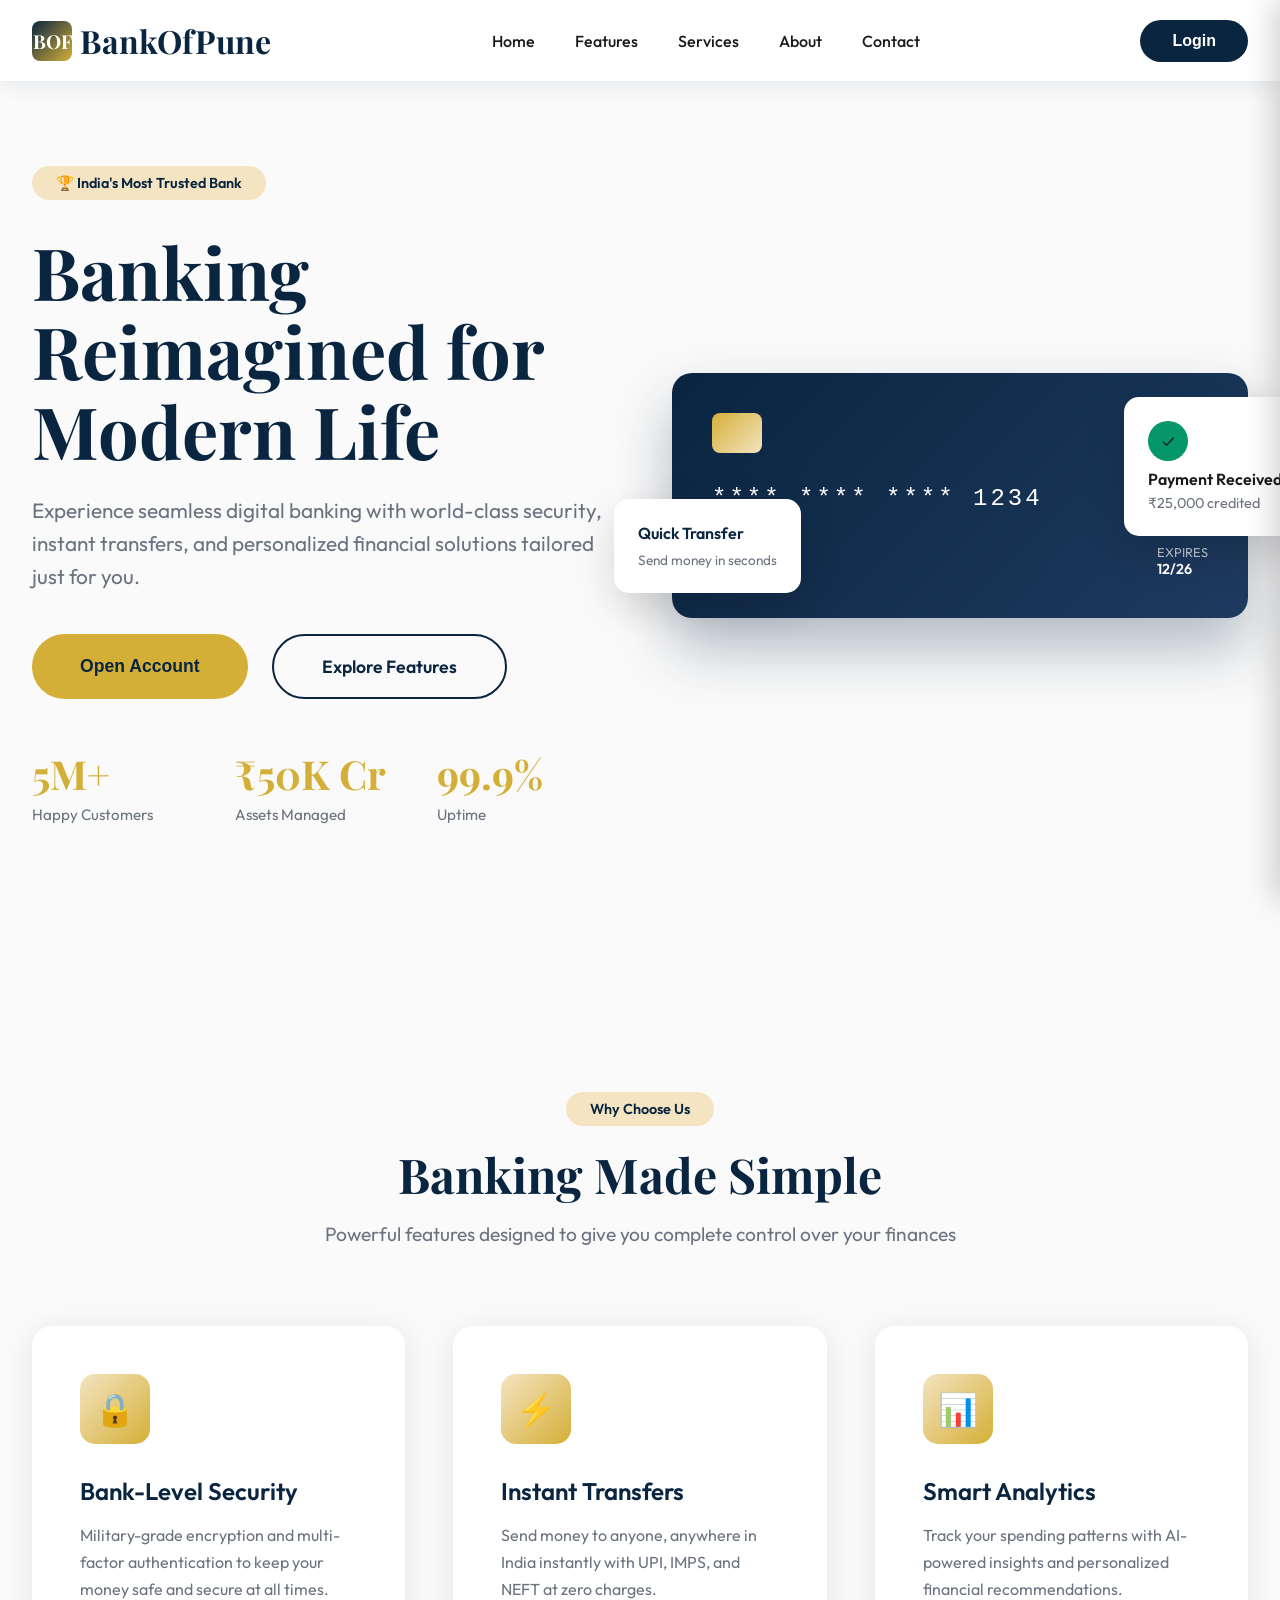
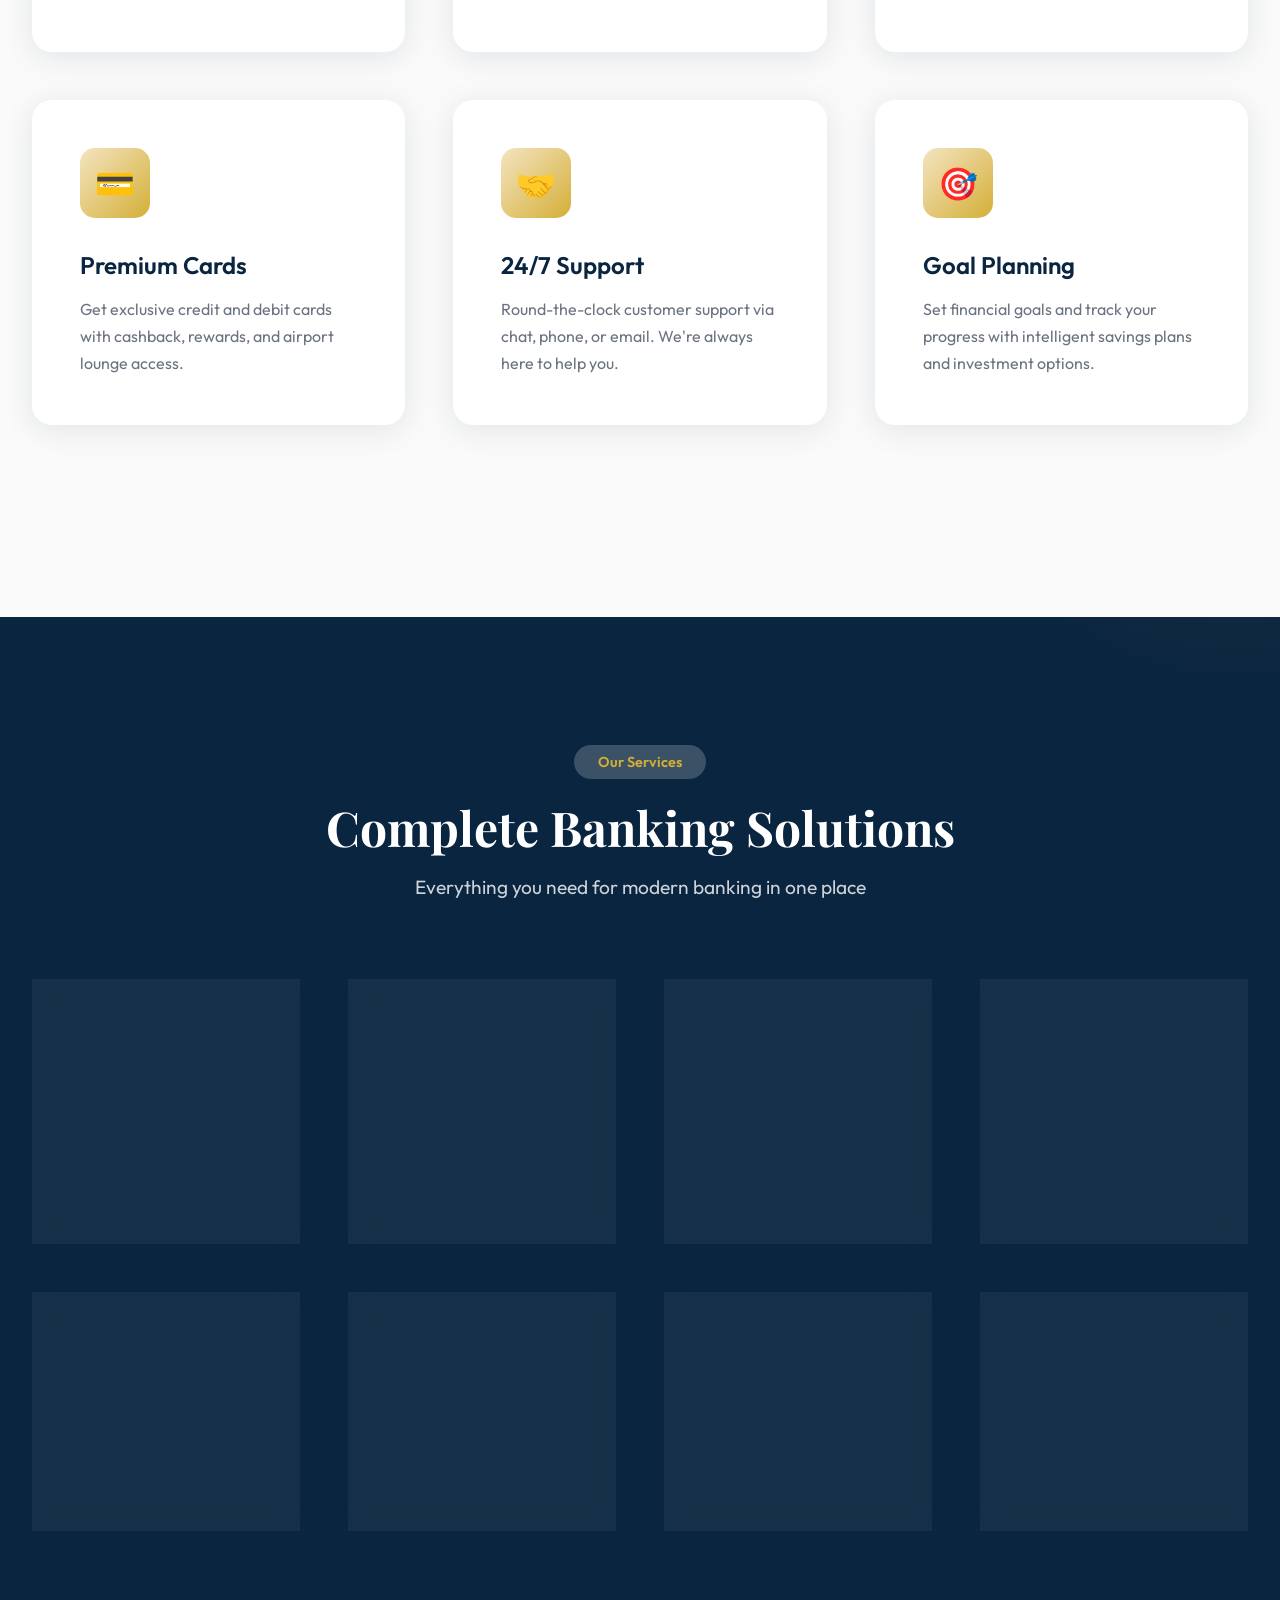
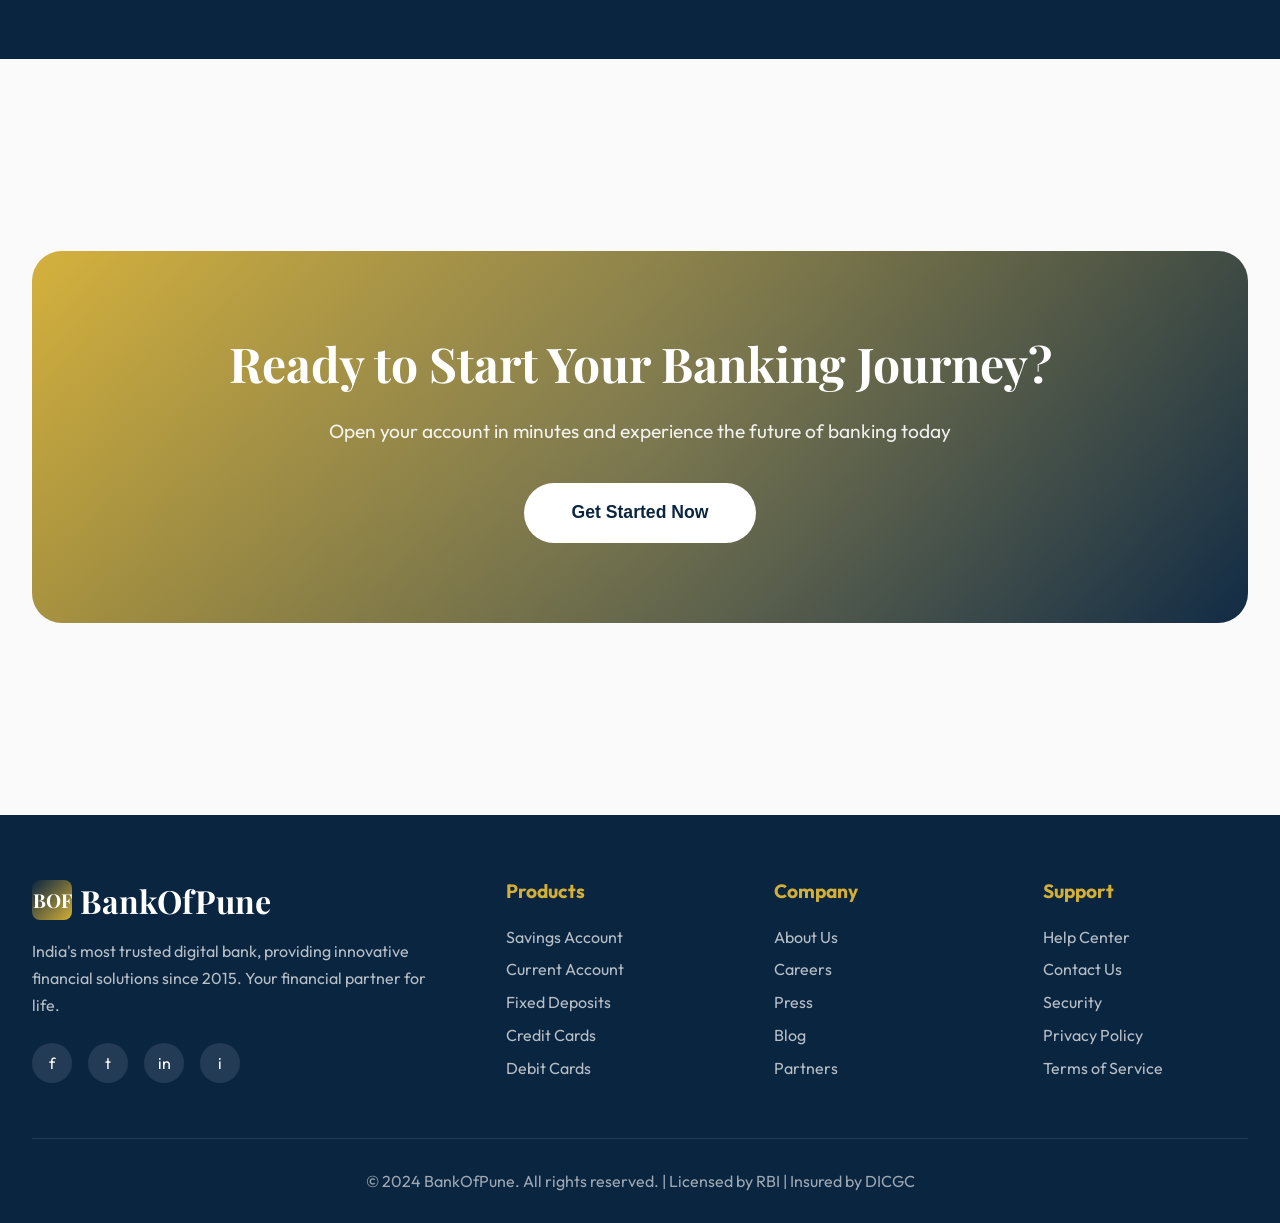
==== src/main/resources/static/index.html @ cfa0f5f5 "Initial commit" ====
<!DOCTYPE html>
<html lang="en">
<head>
    <meta charset="UTF-8">
    <meta name="viewport" content="width=device-width, initial-scale=1.0">
    <title>SecureBank - Banking Reimagined</title>
    <link rel="preconnect" href="https://fonts.googleapis.com">
    <link rel="preconnect" href="https://fonts.gstatic.com" crossorigin>
    <link href="https://fonts.googleapis.com/css2?family=Playfair+Display:wght@400;600;700&family=Outfit:wght@300;400;500;600;700&display=swap" rel="stylesheet">
    <style>
        :root {
            --primary: #0A2540;
            --secondary: #1E3A5F;
            --accent: #D4AF37;
            --accent-light: #F4E4C1;
            --text: #1A1A1A;
            --text-light: #6B7280;
            --bg: #FAFAFA;
            --white: #FFFFFF;
            --success: #059669;
            --shadow: rgba(10, 37, 64, 0.1);
        }

        * {
            margin: 0;
            padding: 0;
            box-sizing: border-box;
        }

        body {
            font-family: 'Outfit', sans-serif;
            background: var(--bg);
            color: var(--text);
            overflow-x: hidden;
        }

        /* Header */
        header {
            position: fixed;
            top: 0;
            left: 0;
            right: 0;
            background: rgba(255, 255, 255, 0.95);
            backdrop-filter: blur(10px);
            box-shadow: 0 2px 20px var(--shadow);
            z-index: 1000;
            animation: slideDown 0.6s ease-out;
        }

        @keyframes slideDown {
            from {
                transform: translateY(-100%);
                opacity: 0;
            }
            to {
                transform: translateY(0);
                opacity: 1;
            }
        }

        nav {
            max-width: 1400px;
            margin: 0 auto;
            padding: 1.2rem 2rem;
            display: flex;
            justify-content: space-between;
            align-items: center;
        }

        .logo {
            font-family: 'Playfair Display', serif;
            font-size: 2rem;
            font-weight: 700;
            color: var(--primary);
            text-decoration: none;
            display: flex;
            align-items: center;
            gap: 0.5rem;
        }

        .logo-icon {
            width: 40px;
            height: 40px;
            background: linear-gradient(135deg, var(--primary), var(--accent));
            border-radius: 8px;
            display: flex;
            align-items: center;
            justify-content: center;
            color: white;
            font-size: 1.2rem;
            font-weight: bold;
        }

        .nav-links {
            display: flex;
            gap: 2.5rem;
            list-style: none;
            align-items: center;
        }

        .nav-links a {
            color: var(--text);
            text-decoration: none;
            font-weight: 500;
            transition: color 0.3s ease;
            position: relative;
        }

        .nav-links a::after {
            content: '';
            position: absolute;
            bottom: -5px;
            left: 0;
            width: 0;
            height: 2px;
            background: var(--accent);
            transition: width 0.3s ease;
        }

        .nav-links a:hover::after {
            width: 100%;
        }

        .nav-links a:hover {
            color: var(--primary);
        }

        .login-btn {
            background: var(--primary);
            color: white;
            padding: 0.75rem 2rem;
            border-radius: 50px;
            text-decoration: none;
            font-weight: 600;
            transition: all 0.3s ease;
            cursor: pointer;
            border: none;
            font-size: 1rem;
        }

        .login-btn:hover {
            background: var(--secondary);
            transform: translateY(-2px);
            box-shadow: 0 10px 30px rgba(10, 37, 64, 0.3);
        }

        /* Hero Section */
        .hero {
            margin-top: 90px;
            min-height: 90vh;
            display: grid;
            grid-template-columns: 1fr 1fr;
            gap: 4rem;
            max-width: 1400px;
            margin-left: auto;
            margin-right: auto;
            padding: 4rem 2rem;
            align-items: center;
            position: relative;
            overflow: hidden;
        }

        .hero-content {
            animation: fadeInUp 0.8s ease-out 0.3s both;
        }

        @keyframes fadeInUp {
            from {
                opacity: 0;
                transform: translateY(30px);
            }
            to {
                opacity: 1;
                transform: translateY(0);
            }
        }

        .hero-badge {
            display: inline-block;
            background: var(--accent-light);
            color: var(--primary);
            padding: 0.5rem 1.5rem;
            border-radius: 50px;
            font-size: 0.9rem;
            font-weight: 600;
            margin-bottom: 2rem;
            animation: fadeInUp 0.8s ease-out 0.5s both;
        }

        h1 {
            font-family: 'Playfair Display', serif;
            font-size: 4.5rem;
            line-height: 1.1;
            color: var(--primary);
            margin-bottom: 1.5rem;
            font-weight: 700;
        }

        .hero-subtitle {
            font-size: 1.3rem;
            color: var(--text-light);
            margin-bottom: 2.5rem;
            line-height: 1.6;
            font-weight: 400;
        }

        .cta-buttons {
            display: flex;
            gap: 1.5rem;
            margin-bottom: 3rem;
        }

        .btn-primary {
            background: var(--accent);
            color: var(--primary);
            padding: 1.2rem 3rem;
            border-radius: 50px;
            text-decoration: none;
            font-weight: 600;
            font-size: 1.1rem;
            transition: all 0.3s ease;
            display: inline-block;
            border: none;
            cursor: pointer;
        }

        .btn-primary:hover {
            background: var(--primary);
            color: var(--accent);
            transform: translateY(-3px);
            box-shadow: 0 15px 40px rgba(212, 175, 55, 0.4);
        }

        .btn-secondary {
            background: transparent;
            color: var(--primary);
            padding: 1.2rem 3rem;
            border-radius: 50px;
            text-decoration: none;
            font-weight: 600;
            font-size: 1.1rem;
            border: 2px solid var(--primary);
            transition: all 0.3s ease;
            display: inline-block;
        }

        .btn-secondary:hover {
            background: var(--primary);
            color: white;
            transform: translateY(-3px);
            box-shadow: 0 15px 40px rgba(10, 37, 64, 0.3);
        }

        .hero-stats {
            display: grid;
            grid-template-columns: repeat(3, 1fr);
            gap: 2rem;
        }

        .stat {
            animation: fadeInUp 0.8s ease-out 0.7s both;
        }

        .stat-number {
            font-family: 'Playfair Display', serif;
            font-size: 2.5rem;
            font-weight: 700;
            color: var(--accent);
            margin-bottom: 0.3rem;
        }

        .stat-label {
            color: var(--text-light);
            font-size: 0.95rem;
        }

        /* Hero Image */
        .hero-image {
            position: relative;
            animation: fadeInRight 1s ease-out 0.5s both;
        }

        @keyframes fadeInRight {
            from {
                opacity: 0;
                transform: translateX(50px);
            }
            to {
                opacity: 1;
                transform: translateX(0);
            }
        }

        .card-mockup {
            position: relative;
            width: 100%;
            max-width: 600px;
            margin: 0 auto;
        }

        .floating-card {
            background: linear-gradient(135deg, var(--primary) 0%, var(--secondary) 100%);
            border-radius: 20px;
            padding: 2.5rem;
            box-shadow: 0 30px 60px rgba(10, 37, 64, 0.3);
            color: white;
            position: relative;
            animation: float 6s ease-in-out infinite;
        }

        @keyframes float {
            0%, 100% { transform: translateY(0px) rotate(0deg); }
            50% { transform: translateY(-20px) rotate(2deg); }
        }

        .card-chip {
            width: 50px;
            height: 40px;
            background: linear-gradient(135deg, var(--accent), #F4E4C1);
            border-radius: 8px;
            margin-bottom: 2rem;
        }

        .card-number {
            font-family: 'Courier New', monospace;
            font-size: 1.5rem;
            letter-spacing: 3px;
            margin-bottom: 2rem;
        }

        .card-info {
            display: flex;
            justify-content: space-between;
            font-size: 0.9rem;
        }

        .floating-element {
            position: absolute;
            background: white;
            padding: 1.5rem;
            border-radius: 15px;
            box-shadow: 0 15px 40px rgba(0, 0, 0, 0.15);
            animation: floatSlow 8s ease-in-out infinite;
        }

        @keyframes floatSlow {
            0%, 100% { transform: translateY(0px); }
            50% { transform: translateY(-15px); }
        }

        .notification {
            top: 10%;
            right: -10%;
            animation-delay: 1s;
        }

        .transaction {
            bottom: 10%;
            left: -10%;
            animation-delay: 2s;
        }

        .notification-icon {
            width: 40px;
            height: 40px;
            background: var(--success);
            border-radius: 50%;
            display: flex;
            align-items: center;
            justify-content: center;
            margin-bottom: 0.5rem;
        }

        /* Features Section */
        .features {
            max-width: 1400px;
            margin: 8rem auto;
            padding: 4rem 2rem;
        }

        .section-header {
            text-align: center;
            margin-bottom: 5rem;
        }

        .section-badge {
            display: inline-block;
            background: var(--accent-light);
            color: var(--primary);
            padding: 0.5rem 1.5rem;
            border-radius: 50px;
            font-size: 0.9rem;
            font-weight: 600;
            margin-bottom: 1rem;
        }

        h2 {
            font-family: 'Playfair Display', serif;
            font-size: 3rem;
            color: var(--primary);
            margin-bottom: 1rem;
            font-weight: 700;
        }

        .section-subtitle {
            font-size: 1.2rem;
            color: var(--text-light);
            max-width: 700px;
            margin: 0 auto;
        }

        .features-grid {
            display: grid;
            grid-template-columns: repeat(3, 1fr);
            gap: 3rem;
        }

        .feature-card {
            background: white;
            padding: 3rem;
            border-radius: 20px;
            box-shadow: 0 5px 30px var(--shadow);
            transition: all 0.4s ease;
            position: relative;
            overflow: hidden;
        }

        .feature-card::before {
            content: '';
            position: absolute;
            top: 0;
            left: 0;
            right: 0;
            height: 5px;
            background: linear-gradient(90deg, var(--accent), var(--primary));
            transform: scaleX(0);
            transition: transform 0.4s ease;
        }

        .feature-card:hover::before {
            transform: scaleX(1);
        }

        .feature-card:hover {
            transform: translateY(-10px);
            box-shadow: 0 20px 50px var(--shadow);
        }

        .feature-icon {
            width: 70px;
            height: 70px;
            background: linear-gradient(135deg, var(--accent-light), var(--accent));
            border-radius: 15px;
            display: flex;
            align-items: center;
            justify-content: center;
            margin-bottom: 2rem;
            font-size: 2rem;
        }

        .feature-card h3 {
            font-size: 1.5rem;
            color: var(--primary);
            margin-bottom: 1rem;
            font-weight: 600;
        }

        .feature-card p {
            color: var(--text-light);
            line-height: 1.7;
        }

        /* Services Section */
        .services {
            background: var(--primary);
            color: white;
            padding: 8rem 2rem;
            position: relative;
            overflow: hidden;
        }

        .services::before {
            content: '';
            position: absolute;
            top: -50%;
            right: -20%;
            width: 600px;
            height: 600px;
            background: radial-gradient(circle, rgba(212, 175, 55, 0.1) 0%, transparent 70%);
            border-radius: 50%;
        }

        .services-content {
            max-width: 1400px;
            margin: 0 auto;
            position: relative;
            z-index: 1;
        }

        .services-grid {
            display: grid;
            grid-template-columns: repeat(4, 1fr);
            gap: 3rem;
            margin-top: 4rem;
        }

        .service-item {
            text-align: center;
            padding: 2rem;
            border-radius: 15px;
            background: rgba(255, 255, 255, 0.05);
            backdrop-filter: blur(10px);
            transition: all 0.3s ease;
        }

        .service-item:hover {
            background: rgba(255, 255, 255, 0.1);
            transform: translateY(-5px);
        }

        .service-icon {
            font-size: 3rem;
            margin-bottom: 1rem;
        }

        .service-item h4 {
            font-size: 1.3rem;
            margin-bottom: 1rem;
            color: var(--accent);
        }

        .service-item p {
            color: rgba(255, 255, 255, 0.8);
            font-size: 0.95rem;
        }

        /* CTA Section */
        .cta-section {
            max-width: 1400px;
            margin: 8rem auto;
            padding: 4rem 2rem;
        }

        .cta-box {
            background: linear-gradient(135deg, var(--accent) 0%, var(--primary) 100%);
            border-radius: 30px;
            padding: 5rem 4rem;
            text-align: center;
            position: relative;
            overflow: hidden;
        }

        .cta-box::before {
            content: '';
            position: absolute;
            top: -50%;
            left: -50%;
            width: 200%;
            height: 200%;
            background: radial-gradient(circle, rgba(255, 255, 255, 0.1) 0%, transparent 70%);
            animation: rotate 20s linear infinite;
        }

        @keyframes rotate {
            from { transform: rotate(0deg); }
            to { transform: rotate(360deg); }
        }

        .cta-content {
            position: relative;
            z-index: 1;
        }

        .cta-box h2 {
            color: white;
            margin-bottom: 1.5rem;
        }

        .cta-box p {
            color: rgba(255, 255, 255, 0.9);
            font-size: 1.2rem;
            margin-bottom: 2.5rem;
            max-width: 700px;
            margin-left: auto;
            margin-right: auto;
        }

        /* Footer */
        footer {
            background: var(--primary);
            color: white;
            padding: 4rem 2rem 2rem;
        }

        .footer-content {
            max-width: 1400px;
            margin: 0 auto;
            display: grid;
            grid-template-columns: 2fr 1fr 1fr 1fr;
            gap: 4rem;
            margin-bottom: 3rem;
        }

        .footer-logo {
            font-family: 'Playfair Display', serif;
            font-size: 2rem;
            font-weight: 700;
            margin-bottom: 1rem;
            display: flex;
            align-items: center;
            gap: 0.5rem;
        }

        .footer-about p {
            color: rgba(255, 255, 255, 0.7);
            line-height: 1.7;
            margin-bottom: 1.5rem;
        }

        .social-links {
            display: flex;
            gap: 1rem;
        }

        .social-icon {
            width: 40px;
            height: 40px;
            background: rgba(255, 255, 255, 0.1);
            border-radius: 50%;
            display: flex;
            align-items: center;
            justify-content: center;
            transition: all 0.3s ease;
            text-decoration: none;
            color: white;
        }

        .social-icon:hover {
            background: var(--accent);
            transform: translateY(-3px);
        }

        .footer-section h4 {
            font-size: 1.2rem;
            margin-bottom: 1.5rem;
            color: var(--accent);
        }

        .footer-links {
            list-style: none;
        }

        .footer-links li {
            margin-bottom: 0.8rem;
        }

        .footer-links a {
            color: rgba(255, 255, 255, 0.7);
            text-decoration: none;
            transition: color 0.3s ease;
        }

        .footer-links a:hover {
            color: var(--accent);
        }

        .footer-bottom {
            max-width: 1400px;
            margin: 0 auto;
            padding-top: 2rem;
            border-top: 1px solid rgba(255, 255, 255, 0.1);
            text-align: center;
            color: rgba(255, 255, 255, 0.6);
        }

        /* Login Sidebar */
        .login-sidebar {
            position: fixed;
            right: -450px;
            top: 0;
            width: 450px;
            height: 100vh;
            background: white;
            box-shadow: -5px 0 30px rgba(0, 0, 0, 0.2);
            transition: right 0.4s ease;
            z-index: 2000;
            overflow-y: auto;
        }

        .login-sidebar.active {
            right: 0;
        }

        .sidebar-overlay {
            position: fixed;
            top: 0;
            left: 0;
            right: 0;
            bottom: 0;
            background: rgba(0, 0, 0, 0.5);
            opacity: 0;
            visibility: hidden;
            transition: all 0.4s ease;
            z-index: 1999;
        }

        .sidebar-overlay.active {
            opacity: 1;
            visibility: visible;
        }

        .sidebar-header {
            background: linear-gradient(135deg, var(--primary), var(--secondary));
            padding: 2rem;
            color: white;
            position: relative;
        }

        .close-sidebar {
            position: absolute;
            top: 2rem;
            right: 2rem;
            background: rgba(255, 255, 255, 0.2);
            border: none;
            color: white;
            width: 40px;
            height: 40px;
            border-radius: 50%;
            cursor: pointer;
            font-size: 1.5rem;
            display: flex;
            align-items: center;
            justify-content: center;
            transition: all 0.3s ease;
        }

        .close-sidebar:hover {
            background: rgba(255, 255, 255, 0.3);
            transform: rotate(90deg);
        }

        .sidebar-header h2 {
            font-family: 'Playfair Display', serif;
            font-size: 2rem;
            margin-bottom: 0.5rem;
            color: white;
        }

        .sidebar-header p {
            color: rgba(255, 255, 255, 0.8);
        }

        .sidebar-content {
            padding: 2.5rem 2rem;
        }

        .login-tabs {
            display: flex;
            gap: 1rem;
            margin-bottom: 2rem;
            border-bottom: 2px solid #eee;
        }

        .tab-btn {
            flex: 1;
            padding: 1rem;
            background: none;
            border: none;
            color: var(--text-light);
            font-weight: 600;
            cursor: pointer;
            position: relative;
            transition: color 0.3s ease;
        }

        .tab-btn.active {
            color: var(--primary);
        }

        .tab-btn.active::after {
            content: '';
            position: absolute;
            bottom: -2px;
            left: 0;
            right: 0;
            height: 2px;
            background: var(--accent);
        }

        .tab-content {
            display: none;
        }

        .tab-content.active {
            display: block;
            animation: fadeIn 0.3s ease;
        }

        @keyframes fadeIn {
            from { opacity: 0; transform: translateY(10px); }
            to { opacity: 1; transform: translateY(0); }
        }

        .form-group {
            margin-bottom: 1.5rem;
        }

        .form-group label {
            display: block;
            margin-bottom: 0.5rem;
            color: var(--text);
            font-weight: 500;
            font-size: 0.95rem;
        }

        .form-input {
            width: 100%;
            padding: 1rem 1.2rem;
            border: 2px solid #E5E7EB;
            border-radius: 10px;
            font-size: 1rem;
            transition: all 0.3s ease;
            font-family: 'Outfit', sans-serif;
        }

        .form-input:focus {
            outline: none;
            border-color: var(--accent);
            box-shadow: 0 0 0 3px rgba(212, 175, 55, 0.1);
        }

        .submit-btn {
            width: 100%;
            padding: 1.2rem;
            background: var(--accent);
            color: var(--primary);
            border: none;
            border-radius: 10px;
            font-weight: 600;
            font-size: 1.1rem;
            cursor: pointer;
            transition: all 0.3s ease;
            margin-top: 1rem;
        }

        .submit-btn:hover {
            background: var(--primary);
            color: var(--accent);
            transform: translateY(-2px);
            box-shadow: 0 10px 30px rgba(10, 37, 64, 0.3);
        }

        .divider {
            text-align: center;
            margin: 2rem 0;
            position: relative;
        }

        .divider::before {
            content: '';
            position: absolute;
            top: 50%;
            left: 0;
            right: 0;
            height: 1px;
            background: #E5E7EB;
        }

        .divider span {
            background: white;
            padding: 0 1rem;
            position: relative;
            color: var(--text-light);
            font-size: 0.9rem;
        }

        .social-login {
            display: grid;
            gap: 1rem;
        }

        .social-btn {
            padding: 1rem;
            border: 2px solid #E5E7EB;
            background: white;
            border-radius: 10px;
            display: flex;
            align-items: center;
            justify-content: center;
            gap: 0.8rem;
            cursor: pointer;
            transition: all 0.3s ease;
            font-weight: 500;
        }

        .social-btn:hover {
            border-color: var(--primary);
            background: var(--bg);
        }

        .forgot-password {
            text-align: right;
            margin-top: 0.5rem;
        }

        .forgot-password a {
            color: var(--accent);
            text-decoration: none;
            font-size: 0.9rem;
        }

        .alert {
            padding: 1rem;
            border-radius: 10px;
            margin-bottom: 1rem;
            display: none;
        }

        .alert.success {
            background: #D1FAE5;
            color: #065F46;
            border: 1px solid #A7F3D0;
        }

        .alert.error {
            background: #FEE2E2;
            color: #991B1B;
            border: 1px solid #FECACA;
        }

        /* Responsive */
        @media (max-width: 1024px) {
            .hero {
                grid-template-columns: 1fr;
                text-align: center;
            }

            h1 {
                font-size: 3.5rem;
            }

            .features-grid {
                grid-template-columns: repeat(2, 1fr);
            }

            .services-grid {
                grid-template-columns: repeat(2, 1fr);
            }

            .footer-content {
                grid-template-columns: 1fr 1fr;
            }

            .hero-stats {
                justify-content: center;
            }

            .cta-buttons {
                justify-content: center;
            }
        }

        @media (max-width: 768px) {
            .nav-links {
                display: none;
            }

            h1 {
                font-size: 2.5rem;
            }

            h2 {
                font-size: 2rem;
            }

            .features-grid,
            .services-grid {
                grid-template-columns: 1fr;
            }

            .footer-content {
                grid-template-columns: 1fr;
            }

            .login-sidebar {
                width: 100%;
                right: -100%;
            }

            .cta-buttons {
                flex-direction: column;
            }

            .hero-stats {
                grid-template-columns: 1fr;
            }
        }
    </style>
</head>
<body>
<!-- Header -->
<header>
    <nav>
        <a href="#" class="logo">
            <div class="logo-icon">BOF</div>
            BankOfPune
        </a>
        <ul class="nav-links">
            <li><a href="#home">Home</a></li>
            <li><a href="#features">Features</a></li>
            <li><a href="#services">Services</a></li>
            <li><a href="#about">About</a></li>
            <li><a href="#contact">Contact</a></li>
        </ul>
        <button class="login-btn" onclick="openLoginSidebar()">Login</button>
    </nav>
</header>

<!-- Hero Section -->
<section class="hero" id="home">
    <div class="hero-content">
        <span class="hero-badge">🏆 India's Most Trusted Bank</span>
        <h1>Banking Reimagined for Modern Life</h1>
        <p class="hero-subtitle">
            Experience seamless digital banking with world-class security,
            instant transfers, and personalized financial solutions tailored just for you.
        </p>
        <div class="cta-buttons">
            <button class="btn-primary" onclick="openLoginSidebar()">Open Account</button>
            <a href="#features" class="btn-secondary">Explore Features</a>
        </div>
        <div class="hero-stats">
            <div class="stat">
                <div class="stat-number">5M+</div>
                <div class="stat-label">Happy Customers</div>
            </div>
            <div class="stat">
                <div class="stat-number">₹50K Cr</div>
                <div class="stat-label">Assets Managed</div>
            </div>
            <div class="stat">
                <div class="stat-number">99.9%</div>
                <div class="stat-label">Uptime</div>
            </div>
        </div>
    </div>
    <div class="hero-image">
        <div class="card-mockup">
            <div class="floating-card">
                <div class="card-chip"></div>
                <div class="card-number">**** **** **** 1234</div>
                <div class="card-info">
                    <div>
                        <div style="font-size: 0.8rem; opacity: 0.7;">CARD HOLDER</div>
                        <div style="font-weight: 600;">JOHN DOE</div>
                    </div>
                    <div>
                        <div style="font-size: 0.8rem; opacity: 0.7;">EXPIRES</div>
                        <div style="font-weight: 600;">12/26</div>
                    </div>
                </div>
            </div>
            <div class="floating-element notification">
                <div class="notification-icon">✓</div>
                <div style="font-weight: 600; margin-bottom: 0.3rem;">Payment Received</div>
                <div style="font-size: 0.9rem; color: var(--text-light);">₹25,000 credited</div>
            </div>
            <div class="floating-element transaction">
                <div style="font-weight: 600; margin-bottom: 0.5rem; color: var(--primary);">Quick Transfer</div>
                <div style="font-size: 0.85rem; color: var(--text-light);">Send money in seconds</div>
            </div>
        </div>
    </div>
</section>

<!-- Features Section -->
<section class="features" id="features">
    <div class="section-header">
        <span class="section-badge">Why Choose Us</span>
        <h2>Banking Made Simple</h2>
        <p class="section-subtitle">
            Powerful features designed to give you complete control over your finances
        </p>
    </div>
    <div class="features-grid">
        <div class="feature-card">
            <div class="feature-icon">🔒</div>
            <h3>Bank-Level Security</h3>
            <p>Military-grade encryption and multi-factor authentication to keep your money safe and secure at all times.</p>
        </div>
        <div class="feature-card">
            <div class="feature-icon">⚡</div>
            <h3>Instant Transfers</h3>
            <p>Send money to anyone, anywhere in India instantly with UPI, IMPS, and NEFT at zero charges.</p>
        </div>
        <div class="feature-card">
            <div class="feature-icon">📊</div>
            <h3>Smart Analytics</h3>
            <p>Track your spending patterns with AI-powered insights and personalized financial recommendations.</p>
        </div>
        <div class="feature-card">
            <div class="feature-icon">💳</div>
            <h3>Premium Cards</h3>
            <p>Get exclusive credit and debit cards with cashback, rewards, and airport lounge access.</p>
        </div>
        <div class="feature-card">
            <div class="feature-icon">🤝</div>
            <h3>24/7 Support</h3>
            <p>Round-the-clock customer support via chat, phone, or email. We're always here to help you.</p>
        </div>
        <div class="feature-card">
            <div class="feature-icon">🎯</div>
            <h3>Goal Planning</h3>
            <p>Set financial goals and track your progress with intelligent savings plans and investment options.</p>
        </div>
    </div>
</section>

<!-- Services Section -->
<section class="services" id="services">
    <div class="services-content">
        <div class="section-header">
            <span class="section-badge" style="background: rgba(255,255,255,0.2); color: var(--accent);">Our Services</span>
            <h2 style="color: white;">Complete Banking Solutions</h2>
            <p class="section-subtitle" style="color: rgba(255,255,255,0.8);">
                Everything you need for modern banking in one place
            </p>
        </div>
        <div class="services-grid">
            <div class="service-item">
                <div class="service-icon">💰</div>
                <h4>Savings Account</h4>
                <p>High-interest savings with zero balance requirement and unlimited free transactions</p>
            </div>
            <div class="service-item">
                <div class="service-icon">🏠</div>
                <h4>Home Loans</h4>
                <p>Competitive interest rates starting at 6.5% with quick approval and minimal documentation</p>
            </div>
            <div class="service-item">
                <div class="service-icon">📈</div>
                <h4>Investment</h4>
                <p>Mutual funds, stocks, and bonds with expert guidance and zero commission</p>
            </div>
            <div class="service-item">
                <div class="service-icon">🌍</div>
                <h4>International Banking</h4>
                <p>Forex services, international transfers, and multi-currency accounts</p>
            </div>
            <div class="service-item">
                <div class="service-icon">💼</div>
                <h4>Business Banking</h4>
                <p>Tailored solutions for businesses with corporate cards and credit lines</p>
            </div>
            <div class="service-item">
                <div class="service-icon">🎓</div>
                <h4>Education Loans</h4>
                <p>Study abroad or in India with flexible repayment options and low interest</p>
            </div>
            <div class="service-item">
                <div class="service-icon">🚗</div>
                <h4>Auto Loans</h4>
                <p>Drive your dream car with easy EMIs and instant approval process</p>
            </div>
            <div class="service-item">
                <div class="service-icon">🛡️</div>
                <h4>Insurance</h4>
                <p>Life, health, and general insurance plans to protect what matters most</p>
            </div>
        </div>
    </div>
</section>

<!-- CTA Section -->
<section class="cta-section">
    <div class="cta-box">
        <div class="cta-content">
            <h2>Ready to Start Your Banking Journey?</h2>
            <p>Open your account in minutes and experience the future of banking today</p>
            <button class="btn-primary" onclick="openLoginSidebar()" style="background: white; color: var(--primary);">Get Started Now</button>
        </div>
    </div>
</section>

<!-- Footer -->
<footer>
    <div class="footer-content">
        <div class="footer-about">
            <div class="footer-logo">
                <div class="logo-icon">BOF</div>
                BankOfPune
            </div>
            <p>India's most trusted digital bank, providing innovative financial solutions since 2015. Your financial partner for life.</p>
            <div class="social-links">
                <a href="#" class="social-icon">f</a>
                <a href="#" class="social-icon">t</a>
                <a href="#" class="social-icon">in</a>
                <a href="#" class="social-icon">i</a>
            </div>
        </div>
        <div class="footer-section">
            <h4>Products</h4>
            <ul class="footer-links">
                <li><a href="#">Savings Account</a></li>
                <li><a href="#">Current Account</a></li>
                <li><a href="#">Fixed Deposits</a></li>
                <li><a href="#">Credit Cards</a></li>
                <li><a href="#">Debit Cards</a></li>
            </ul>
        </div>
        <div class="footer-section">
            <h4>Company</h4>
            <ul class="footer-links">
                <li><a href="#">About Us</a></li>
                <li><a href="#">Careers</a></li>
                <li><a href="#">Press</a></li>
                <li><a href="#">Blog</a></li>
                <li><a href="#">Partners</a></li>
            </ul>
        </div>
        <div class="footer-section">
            <h4>Support</h4>
            <ul class="footer-links">
                <li><a href="#">Help Center</a></li>
                <li><a href="#">Contact Us</a></li>
                <li><a href="#">Security</a></li>
                <li><a href="#">Privacy Policy</a></li>
                <li><a href="#">Terms of Service</a></li>
            </ul>
        </div>
    </div>
    <div class="footer-bottom">
        <p>&copy; 2024 BankOfPune. All rights reserved. | Licensed by RBI | Insured by DICGC</p>
    </div>
</footer>

<!-- Login Sidebar -->
<div class="sidebar-overlay" onclick="closeLoginSidebar()"></div>
<div class="login-sidebar">
    <div class="sidebar-header">
        <button class="close-sidebar" onclick="closeLoginSidebar()">×</button>
        <h2>Welcome Back</h2>
        <p>Login to access your account</p>
    </div>
    <div class="sidebar-content">
        <div id="alertBox" class="alert"></div>

        <div class="login-tabs">
            <button class="tab-btn active" onclick="switchTab('login')">Login</button>
            <button class="tab-btn" onclick="switchTab('register')">Register</button>
        </div>

        <!-- Login Tab -->
        <div id="loginTab" class="tab-content active">
            <form onsubmit="handleLogin(event)">
                <div class="form-group">
                    <label>Username</label>
                    <input type="text" id="loginUsername" class="form-input" placeholder="Enter your username" required>
                </div>
                <div class="form-group">
                    <label>Password</label>
                    <input type="password" id="loginPassword" class="form-input" placeholder="Enter your password" required>
                </div>
                <div class="forgot-password">
                    <a href="#">Forgot Password?</a>
                </div>
                <button type="submit" class="submit-btn">Login to Account</button>
            </form>

            <div class="divider">
                <span>or continue with</span>
            </div>

            <div class="social-login">
                <button class="social-btn">
                    <span>🔵</span> Continue with Google
                </button>
                <button class="social-btn">
                    <span>📘</span> Continue with Facebook
                </button>
            </div>
        </div>

        <!-- Register Tab -->
        <div id="registerTab" class="tab-content">
            <form onsubmit="handleRegister(event)">
                <div class="form-group">
                    <label>Full Name</label>
                    <input type="text" id="regFullName" class="form-input" placeholder="Enter your full name" required>
                </div>
                <div class="form-group">
                    <label>Email Address</label>
                    <input type="email" id="regEmail" class="form-input" placeholder="Enter your email" required>
                </div>
                <div class="form-group">
                    <label>Username</label>
                    <input type="text" id="regUsername" class="form-input" placeholder="Choose a username" required>
                </div>
                <div class="form-group">
                    <label>Phone Number</label>
                    <input type="tel" id="regPhone" class="form-input" placeholder="Enter your phone number" required>
                </div>
                <div class="form-group">
                    <label>Password</label>
                    <input type="password" id="regPassword" class="form-input" placeholder="Create a password" required>
                </div>
                <button type="submit" class="submit-btn">Create Account</button>
            </form>

            <div style="text-align: center; margin-top: 1.5rem; color: var(--text-light); font-size: 0.9rem;">
                By registering, you agree to our <a href="#" style="color: var(--accent);">Terms of Service</a>
            </div>
        </div>
    </div>
</div>

<script>
    const API_URL = 'http://localhost:8080/api';
    let authToken = localStorage.getItem('authToken') || '';

    function openLoginSidebar() {
        document.querySelector('.login-sidebar').classList.add('active');
        document.querySelector('.sidebar-overlay').classList.add('active');
        document.body.style.overflow = 'hidden';
    }

    function closeLoginSidebar() {
        document.querySelector('.login-sidebar').classList.remove('active');
        document.querySelector('.sidebar-overlay').classList.remove('active');
        document.body.style.overflow = 'auto';
    }

    function switchTab(tab) {
        document.querySelectorAll('.tab-btn').forEach(btn => btn.classList.remove('active'));
        document.querySelectorAll('.tab-content').forEach(content => content.classList.remove('active'));

        if (tab === 'login') {
            document.querySelector('.tab-btn:first-child').classList.add('active');
            document.getElementById('loginTab').classList.add('active');
        } else {
            document.querySelector('.tab-btn:last-child').classList.add('active');
            document.getElementById('registerTab').classList.add('active');
        }
        hideAlert();
    }

    function showAlert(message, type) {
        const alertBox = document.getElementById('alertBox');
        alertBox.textContent = message;
        alertBox.className = `alert ${type}`;
        alertBox.style.display = 'block';

        setTimeout(() => {
            hideAlert();
        }, 5000);
    }

    function hideAlert() {
        const alertBox = document.getElementById('alertBox');
        alertBox.style.display = 'none';
    }

    async function handleLogin(event) {
        event.preventDefault();

        const username = document.getElementById('loginUsername').value;
        const password = document.getElementById('loginPassword').value;

        try {
            const response = await fetch(`${API_URL}/auth/login`, {
                method: 'POST',
                headers: { 'Content-Type': 'application/json' },
                body: JSON.stringify({ username, password })
            });

            const result = await response.json();

            if (result.success) {
                authToken = result.data.token;
                localStorage.setItem('authToken', authToken);
                showAlert('Login successful! Redirecting to dashboard...', 'success');

                setTimeout(() => {
                    window.location.href = 'dashboard.html';
                }, 1500);
            } else {
                showAlert(result.message || 'Login failed. Please try again.', 'error');
            }
        } catch (error) {
            showAlert('Connection error. Please make sure the server is running.', 'error');
        }
    }

    async function handleRegister(event) {
        event.preventDefault();

        const data = {
            fullName: document.getElementById('regFullName').value,
            email: document.getElementById('regEmail').value,
            username: document.getElementById('regUsername').value,
            phoneNumber: document.getElementById('regPhone').value,
            password: document.getElementById('regPassword').value
        };

        try {
            const response = await fetch(`${API_URL}/auth/register`, {
                method: 'POST',
                headers: { 'Content-Type': 'application/json' },
                body: JSON.stringify(data)
            });

            const result = await response.json();

            if (result.success) {
                showAlert('Registration successful! Please verify your account to login.', 'success');

                // Auto-verify for demo purposes
                setTimeout(async () => {
                    try {
                        await fetch(`${API_URL}/auth/verify/${data.username}`, {
                            method: 'POST'
                        });
                        showAlert('Account verified! You can now login.', 'success');
                        switchTab('login');
                    } catch (error) {
                        console.error('Verification error:', error);
                    }
                }, 1000);
            } else {
                showAlert(result.message || 'Registration failed. Please try again.', 'error');
            }
        } catch (error) {
            showAlert('Connection error. Please make sure the server is running.', 'error');
        }
    }

    // Smooth scroll for navigation links
    document.querySelectorAll('a[href^="#"]').forEach(anchor => {
        anchor.addEventListener('click', function (e) {
            e.preventDefault();
            const target = document.querySelector(this.getAttribute('href'));
            if (target) {
                target.scrollIntoView({
                    behavior: 'smooth',
                    block: 'start'
                });
            }
        });
    });

    // Close sidebar on escape key
    document.addEventListener('keydown', (e) => {
        if (e.key === 'Escape') {
            closeLoginSidebar();
        }
    });
</script>
</body>
</html>
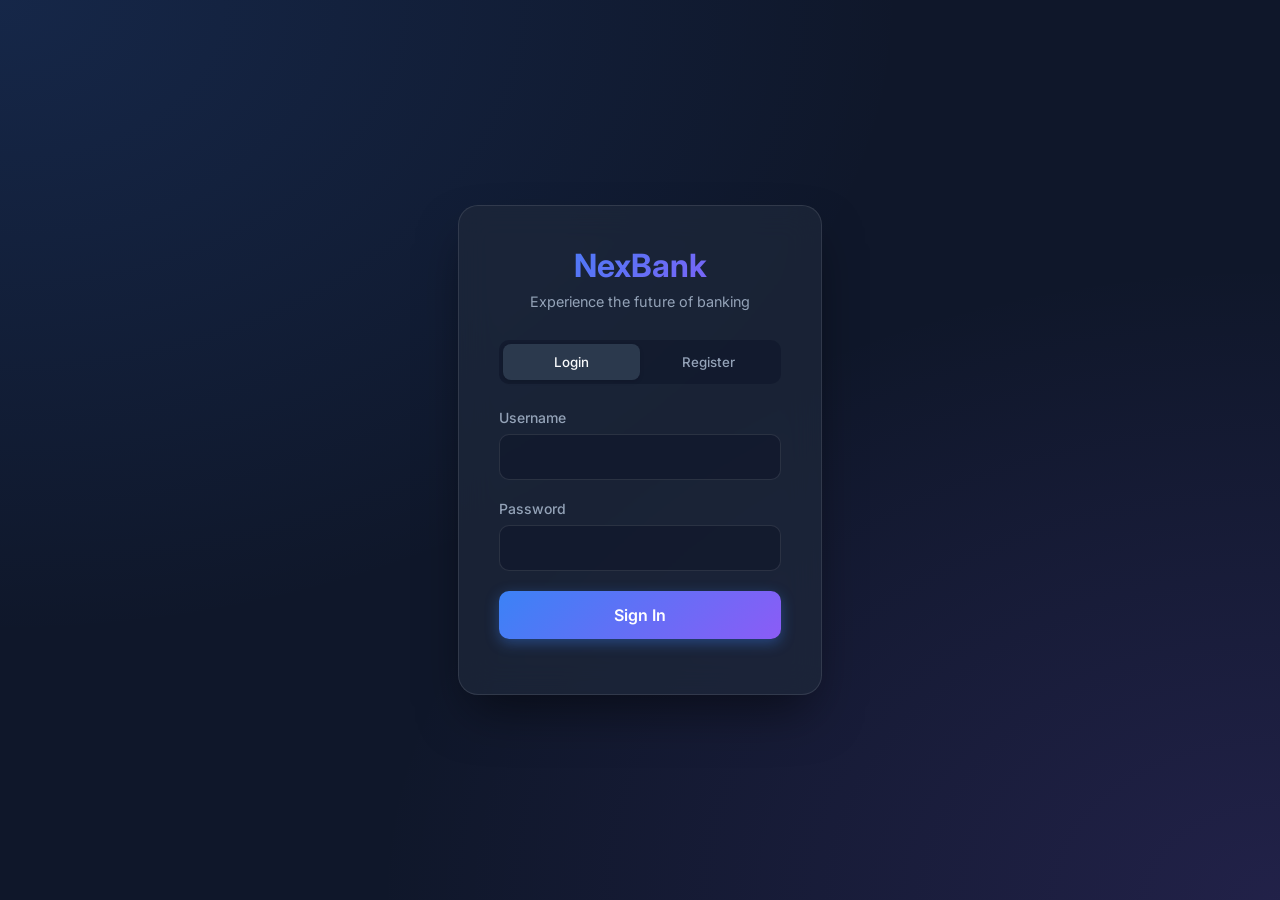
==== commit 8a8d44ee: "Ready for deployment" ====
--- a/src/main/resources/static/index.html
+++ b/src/main/resources/static/index.html
@@ -3,1457 +3,122 @@
 <head>
     <meta charset="UTF-8">
     <meta name="viewport" content="width=device-width, initial-scale=1.0">
-    <title>SecureBank - Banking Reimagined</title>
-    <link rel="preconnect" href="https://fonts.googleapis.com">
-    <link rel="preconnect" href="https://fonts.gstatic.com" crossorigin>
-    <link href="https://fonts.googleapis.com/css2?family=Playfair+Display:wght@400;600;700&family=Outfit:wght@300;400;500;600;700&display=swap" rel="stylesheet">
-    <style>
-        :root {
-            --primary: #0A2540;
-            --secondary: #1E3A5F;
-            --accent: #D4AF37;
-            --accent-light: #F4E4C1;
-            --text: #1A1A1A;
-            --text-light: #6B7280;
-            --bg: #FAFAFA;
-            --white: #FFFFFF;
-            --success: #059669;
-            --shadow: rgba(10, 37, 64, 0.1);
-        }
-
-        * {
-            margin: 0;
-            padding: 0;
-            box-sizing: border-box;
-        }
-
-        body {
-            font-family: 'Outfit', sans-serif;
-            background: var(--bg);
-            color: var(--text);
-            overflow-x: hidden;
-        }
-
-        /* Header */
-        header {
-            position: fixed;
-            top: 0;
-            left: 0;
-            right: 0;
-            background: rgba(255, 255, 255, 0.95);
-            backdrop-filter: blur(10px);
-            box-shadow: 0 2px 20px var(--shadow);
-            z-index: 1000;
-            animation: slideDown 0.6s ease-out;
-        }
-
-        @keyframes slideDown {
-            from {
-                transform: translateY(-100%);
-                opacity: 0;
-            }
-            to {
-                transform: translateY(0);
-                opacity: 1;
-            }
-        }
-
-        nav {
-            max-width: 1400px;
-            margin: 0 auto;
-            padding: 1.2rem 2rem;
-            display: flex;
-            justify-content: space-between;
-            align-items: center;
-        }
-
-        .logo {
-            font-family: 'Playfair Display', serif;
-            font-size: 2rem;
-            font-weight: 700;
-            color: var(--primary);
-            text-decoration: none;
-            display: flex;
-            align-items: center;
-            gap: 0.5rem;
-        }
-
-        .logo-icon {
-            width: 40px;
-            height: 40px;
-            background: linear-gradient(135deg, var(--primary), var(--accent));
-            border-radius: 8px;
-            display: flex;
-            align-items: center;
-            justify-content: center;
-            color: white;
-            font-size: 1.2rem;
-            font-weight: bold;
-        }
-
-        .nav-links {
-            display: flex;
-            gap: 2.5rem;
-            list-style: none;
-            align-items: center;
-        }
-
-        .nav-links a {
-            color: var(--text);
-            text-decoration: none;
-            font-weight: 500;
-            transition: color 0.3s ease;
-            position: relative;
-        }
-
-        .nav-links a::after {
-            content: '';
-            position: absolute;
-            bottom: -5px;
-            left: 0;
-            width: 0;
-            height: 2px;
-            background: var(--accent);
-            transition: width 0.3s ease;
-        }
-
-        .nav-links a:hover::after {
-            width: 100%;
-        }
-
-        .nav-links a:hover {
-            color: var(--primary);
-        }
-
-        .login-btn {
-            background: var(--primary);
-            color: white;
-            padding: 0.75rem 2rem;
-            border-radius: 50px;
-            text-decoration: none;
-            font-weight: 600;
-            transition: all 0.3s ease;
-            cursor: pointer;
-            border: none;
-            font-size: 1rem;
-        }
-
-        .login-btn:hover {
-            background: var(--secondary);
-            transform: translateY(-2px);
-            box-shadow: 0 10px 30px rgba(10, 37, 64, 0.3);
-        }
-
-        /* Hero Section */
-        .hero {
-            margin-top: 90px;
-            min-height: 90vh;
-            display: grid;
-            grid-template-columns: 1fr 1fr;
-            gap: 4rem;
-            max-width: 1400px;
-            margin-left: auto;
-            margin-right: auto;
-            padding: 4rem 2rem;
-            align-items: center;
-            position: relative;
-            overflow: hidden;
-        }
-
-        .hero-content {
-            animation: fadeInUp 0.8s ease-out 0.3s both;
-        }
-
-        @keyframes fadeInUp {
-            from {
-                opacity: 0;
-                transform: translateY(30px);
-            }
-            to {
-                opacity: 1;
-                transform: translateY(0);
-            }
-        }
-
-        .hero-badge {
-            display: inline-block;
-            background: var(--accent-light);
-            color: var(--primary);
-            padding: 0.5rem 1.5rem;
-            border-radius: 50px;
-            font-size: 0.9rem;
-            font-weight: 600;
-            margin-bottom: 2rem;
-            animation: fadeInUp 0.8s ease-out 0.5s both;
-        }
-
-        h1 {
-            font-family: 'Playfair Display', serif;
-            font-size: 4.5rem;
-            line-height: 1.1;
-            color: var(--primary);
-            margin-bottom: 1.5rem;
-            font-weight: 700;
-        }
-
-        .hero-subtitle {
-            font-size: 1.3rem;
-            color: var(--text-light);
-            margin-bottom: 2.5rem;
-            line-height: 1.6;
-            font-weight: 400;
-        }
-
-        .cta-buttons {
-            display: flex;
-            gap: 1.5rem;
-            margin-bottom: 3rem;
-        }
-
-        .btn-primary {
-            background: var(--accent);
-            color: var(--primary);
-            padding: 1.2rem 3rem;
-            border-radius: 50px;
-            text-decoration: none;
-            font-weight: 600;
-            font-size: 1.1rem;
-            transition: all 0.3s ease;
-            display: inline-block;
-            border: none;
-            cursor: pointer;
-        }
-
-        .btn-primary:hover {
-            background: var(--primary);
-            color: var(--accent);
-            transform: translateY(-3px);
-            box-shadow: 0 15px 40px rgba(212, 175, 55, 0.4);
-        }
-
-        .btn-secondary {
-            background: transparent;
-            color: var(--primary);
-            padding: 1.2rem 3rem;
-            border-radius: 50px;
-            text-decoration: none;
-            font-weight: 600;
-            font-size: 1.1rem;
-            border: 2px solid var(--primary);
-            transition: all 0.3s ease;
-            display: inline-block;
-        }
-
-        .btn-secondary:hover {
-            background: var(--primary);
-            color: white;
-            transform: translateY(-3px);
-            box-shadow: 0 15px 40px rgba(10, 37, 64, 0.3);
-        }
-
-        .hero-stats {
-            display: grid;
-            grid-template-columns: repeat(3, 1fr);
-            gap: 2rem;
-        }
-
-        .stat {
-            animation: fadeInUp 0.8s ease-out 0.7s both;
-        }
-
-        .stat-number {
-            font-family: 'Playfair Display', serif;
-            font-size: 2.5rem;
-            font-weight: 700;
-            color: var(--accent);
-            margin-bottom: 0.3rem;
-        }
-
-        .stat-label {
-            color: var(--text-light);
-            font-size: 0.95rem;
-        }
-
-        /* Hero Image */
-        .hero-image {
-            position: relative;
-            animation: fadeInRight 1s ease-out 0.5s both;
-        }
-
-        @keyframes fadeInRight {
-            from {
-                opacity: 0;
-                transform: translateX(50px);
-            }
-            to {
-                opacity: 1;
-                transform: translateX(0);
-            }
-        }
-
-        .card-mockup {
-            position: relative;
-            width: 100%;
-            max-width: 600px;
-            margin: 0 auto;
-        }
-
-        .floating-card {
-            background: linear-gradient(135deg, var(--primary) 0%, var(--secondary) 100%);
-            border-radius: 20px;
-            padding: 2.5rem;
-            box-shadow: 0 30px 60px rgba(10, 37, 64, 0.3);
-            color: white;
-            position: relative;
-            animation: float 6s ease-in-out infinite;
-        }
-
-        @keyframes float {
-            0%, 100% { transform: translateY(0px) rotate(0deg); }
-            50% { transform: translateY(-20px) rotate(2deg); }
-        }
-
-        .card-chip {
-            width: 50px;
-            height: 40px;
-            background: linear-gradient(135deg, var(--accent), #F4E4C1);
-            border-radius: 8px;
-            margin-bottom: 2rem;
-        }
-
-        .card-number {
-            font-family: 'Courier New', monospace;
-            font-size: 1.5rem;
-            letter-spacing: 3px;
-            margin-bottom: 2rem;
-        }
-
-        .card-info {
-            display: flex;
-            justify-content: space-between;
-            font-size: 0.9rem;
-        }
-
-        .floating-element {
-            position: absolute;
-            background: white;
-            padding: 1.5rem;
-            border-radius: 15px;
-            box-shadow: 0 15px 40px rgba(0, 0, 0, 0.15);
-            animation: floatSlow 8s ease-in-out infinite;
-        }
-
-        @keyframes floatSlow {
-            0%, 100% { transform: translateY(0px); }
-            50% { transform: translateY(-15px); }
-        }
-
-        .notification {
-            top: 10%;
-            right: -10%;
-            animation-delay: 1s;
-        }
-
-        .transaction {
-            bottom: 10%;
-            left: -10%;
-            animation-delay: 2s;
-        }
-
-        .notification-icon {
-            width: 40px;
-            height: 40px;
-            background: var(--success);
-            border-radius: 50%;
-            display: flex;
-            align-items: center;
-            justify-content: center;
-            margin-bottom: 0.5rem;
-        }
-
-        /* Features Section */
-        .features {
-            max-width: 1400px;
-            margin: 8rem auto;
-            padding: 4rem 2rem;
-        }
-
-        .section-header {
-            text-align: center;
-            margin-bottom: 5rem;
-        }
-
-        .section-badge {
-            display: inline-block;
-            background: var(--accent-light);
-            color: var(--primary);
-            padding: 0.5rem 1.5rem;
-            border-radius: 50px;
-            font-size: 0.9rem;
-            font-weight: 600;
-            margin-bottom: 1rem;
-        }
-
-        h2 {
-            font-family: 'Playfair Display', serif;
-            font-size: 3rem;
-            color: var(--primary);
-            margin-bottom: 1rem;
-            font-weight: 700;
-        }
-
-        .section-subtitle {
-            font-size: 1.2rem;
-            color: var(--text-light);
-            max-width: 700px;
-            margin: 0 auto;
-        }
-
-        .features-grid {
-            display: grid;
-            grid-template-columns: repeat(3, 1fr);
-            gap: 3rem;
-        }
-
-        .feature-card {
-            background: white;
-            padding: 3rem;
-            border-radius: 20px;
-            box-shadow: 0 5px 30px var(--shadow);
-            transition: all 0.4s ease;
-            position: relative;
-            overflow: hidden;
-        }
-
-        .feature-card::before {
-            content: '';
-            position: absolute;
-            top: 0;
-            left: 0;
-            right: 0;
-            height: 5px;
-            background: linear-gradient(90deg, var(--accent), var(--primary));
-            transform: scaleX(0);
-            transition: transform 0.4s ease;
-        }
-
-        .feature-card:hover::before {
-            transform: scaleX(1);
-        }
-
-        .feature-card:hover {
-            transform: translateY(-10px);
-            box-shadow: 0 20px 50px var(--shadow);
-        }
-
-        .feature-icon {
-            width: 70px;
-            height: 70px;
-            background: linear-gradient(135deg, var(--accent-light), var(--accent));
-            border-radius: 15px;
-            display: flex;
-            align-items: center;
-            justify-content: center;
-            margin-bottom: 2rem;
-            font-size: 2rem;
-        }
-
-        .feature-card h3 {
-            font-size: 1.5rem;
-            color: var(--primary);
-            margin-bottom: 1rem;
-            font-weight: 600;
-        }
-
-        .feature-card p {
-            color: var(--text-light);
-            line-height: 1.7;
-        }
-
-        /* Services Section */
-        .services {
-            background: var(--primary);
-            color: white;
-            padding: 8rem 2rem;
-            position: relative;
-            overflow: hidden;
-        }
-
-        .services::before {
-            content: '';
-            position: absolute;
-            top: -50%;
-            right: -20%;
-            width: 600px;
-            height: 600px;
-            background: radial-gradient(circle, rgba(212, 175, 55, 0.1) 0%, transparent 70%);
-            border-radius: 50%;
-        }
-
-        .services-content {
-            max-width: 1400px;
-            margin: 0 auto;
-            position: relative;
-            z-index: 1;
-        }
-
-        .services-grid {
-            display: grid;
-            grid-template-columns: repeat(4, 1fr);
-            gap: 3rem;
-            margin-top: 4rem;
-        }
-
-        .service-item {
-            text-align: center;
-            padding: 2rem;
-            border-radius: 15px;
-            background: rgba(255, 255, 255, 0.05);
-            backdrop-filter: blur(10px);
-            transition: all 0.3s ease;
-        }
-
-        .service-item:hover {
-            background: rgba(255, 255, 255, 0.1);
-            transform: translateY(-5px);
-        }
-
-        .service-icon {
-            font-size: 3rem;
-            margin-bottom: 1rem;
-        }
-
-        .service-item h4 {
-            font-size: 1.3rem;
-            margin-bottom: 1rem;
-            color: var(--accent);
-        }
-
-        .service-item p {
-            color: rgba(255, 255, 255, 0.8);
-            font-size: 0.95rem;
-        }
-
-        /* CTA Section */
-        .cta-section {
-            max-width: 1400px;
-            margin: 8rem auto;
-            padding: 4rem 2rem;
-        }
-
-        .cta-box {
-            background: linear-gradient(135deg, var(--accent) 0%, var(--primary) 100%);
-            border-radius: 30px;
-            padding: 5rem 4rem;
-            text-align: center;
-            position: relative;
-            overflow: hidden;
-        }
-
-        .cta-box::before {
-            content: '';
-            position: absolute;
-            top: -50%;
-            left: -50%;
-            width: 200%;
-            height: 200%;
-            background: radial-gradient(circle, rgba(255, 255, 255, 0.1) 0%, transparent 70%);
-            animation: rotate 20s linear infinite;
-        }
-
-        @keyframes rotate {
-            from { transform: rotate(0deg); }
-            to { transform: rotate(360deg); }
-        }
-
-        .cta-content {
-            position: relative;
-            z-index: 1;
-        }
-
-        .cta-box h2 {
-            color: white;
-            margin-bottom: 1.5rem;
-        }
-
-        .cta-box p {
-            color: rgba(255, 255, 255, 0.9);
-            font-size: 1.2rem;
-            margin-bottom: 2.5rem;
-            max-width: 700px;
-            margin-left: auto;
-            margin-right: auto;
-        }
-
-        /* Footer */
-        footer {
-            background: var(--primary);
-            color: white;
-            padding: 4rem 2rem 2rem;
-        }
-
-        .footer-content {
-            max-width: 1400px;
-            margin: 0 auto;
-            display: grid;
-            grid-template-columns: 2fr 1fr 1fr 1fr;
-            gap: 4rem;
-            margin-bottom: 3rem;
-        }
-
-        .footer-logo {
-            font-family: 'Playfair Display', serif;
-            font-size: 2rem;
-            font-weight: 700;
-            margin-bottom: 1rem;
-            display: flex;
-            align-items: center;
-            gap: 0.5rem;
-        }
-
-        .footer-about p {
-            color: rgba(255, 255, 255, 0.7);
-            line-height: 1.7;
-            margin-bottom: 1.5rem;
-        }
-
-        .social-links {
-            display: flex;
-            gap: 1rem;
-        }
-
-        .social-icon {
-            width: 40px;
-            height: 40px;
-            background: rgba(255, 255, 255, 0.1);
-            border-radius: 50%;
-            display: flex;
-            align-items: center;
-            justify-content: center;
-            transition: all 0.3s ease;
-            text-decoration: none;
-            color: white;
-        }
-
-        .social-icon:hover {
-            background: var(--accent);
-            transform: translateY(-3px);
-        }
-
-        .footer-section h4 {
-            font-size: 1.2rem;
-            margin-bottom: 1.5rem;
-            color: var(--accent);
-        }
-
-        .footer-links {
-            list-style: none;
-        }
-
-        .footer-links li {
-            margin-bottom: 0.8rem;
-        }
-
-        .footer-links a {
-            color: rgba(255, 255, 255, 0.7);
-            text-decoration: none;
-            transition: color 0.3s ease;
-        }
-
-        .footer-links a:hover {
-            color: var(--accent);
-        }
-
-        .footer-bottom {
-            max-width: 1400px;
-            margin: 0 auto;
-            padding-top: 2rem;
-            border-top: 1px solid rgba(255, 255, 255, 0.1);
-            text-align: center;
-            color: rgba(255, 255, 255, 0.6);
-        }
-
-        /* Login Sidebar */
-        .login-sidebar {
-            position: fixed;
-            right: -450px;
-            top: 0;
-            width: 450px;
-            height: 100vh;
-            background: white;
-            box-shadow: -5px 0 30px rgba(0, 0, 0, 0.2);
-            transition: right 0.4s ease;
-            z-index: 2000;
-            overflow-y: auto;
-        }
-
-        .login-sidebar.active {
-            right: 0;
-        }
-
-        .sidebar-overlay {
-            position: fixed;
-            top: 0;
-            left: 0;
-            right: 0;
-            bottom: 0;
-            background: rgba(0, 0, 0, 0.5);
-            opacity: 0;
-            visibility: hidden;
-            transition: all 0.4s ease;
-            z-index: 1999;
-        }
-
-        .sidebar-overlay.active {
-            opacity: 1;
-            visibility: visible;
-        }
-
-        .sidebar-header {
-            background: linear-gradient(135deg, var(--primary), var(--secondary));
-            padding: 2rem;
-            color: white;
-            position: relative;
-        }
-
-        .close-sidebar {
-            position: absolute;
-            top: 2rem;
-            right: 2rem;
-            background: rgba(255, 255, 255, 0.2);
-            border: none;
-            color: white;
-            width: 40px;
-            height: 40px;
-            border-radius: 50%;
-            cursor: pointer;
-            font-size: 1.5rem;
-            display: flex;
-            align-items: center;
-            justify-content: center;
-            transition: all 0.3s ease;
-        }
-
-        .close-sidebar:hover {
-            background: rgba(255, 255, 255, 0.3);
-            transform: rotate(90deg);
-        }
-
-        .sidebar-header h2 {
-            font-family: 'Playfair Display', serif;
-            font-size: 2rem;
-            margin-bottom: 0.5rem;
-            color: white;
-        }
-
-        .sidebar-header p {
-            color: rgba(255, 255, 255, 0.8);
-        }
-
-        .sidebar-content {
-            padding: 2.5rem 2rem;
-        }
-
-        .login-tabs {
-            display: flex;
-            gap: 1rem;
-            margin-bottom: 2rem;
-            border-bottom: 2px solid #eee;
-        }
-
-        .tab-btn {
-            flex: 1;
-            padding: 1rem;
-            background: none;
-            border: none;
-            color: var(--text-light);
-            font-weight: 600;
-            cursor: pointer;
-            position: relative;
-            transition: color 0.3s ease;
-        }
-
-        .tab-btn.active {
-            color: var(--primary);
-        }
-
-        .tab-btn.active::after {
-            content: '';
-            position: absolute;
-            bottom: -2px;
-            left: 0;
-            right: 0;
-            height: 2px;
-            background: var(--accent);
-        }
-
-        .tab-content {
-            display: none;
-        }
-
-        .tab-content.active {
-            display: block;
-            animation: fadeIn 0.3s ease;
-        }
-
-        @keyframes fadeIn {
-            from { opacity: 0; transform: translateY(10px); }
-            to { opacity: 1; transform: translateY(0); }
-        }
-
-        .form-group {
-            margin-bottom: 1.5rem;
-        }
-
-        .form-group label {
-            display: block;
-            margin-bottom: 0.5rem;
-            color: var(--text);
-            font-weight: 500;
-            font-size: 0.95rem;
-        }
-
-        .form-input {
-            width: 100%;
-            padding: 1rem 1.2rem;
-            border: 2px solid #E5E7EB;
-            border-radius: 10px;
-            font-size: 1rem;
-            transition: all 0.3s ease;
-            font-family: 'Outfit', sans-serif;
-        }
-
-        .form-input:focus {
-            outline: none;
-            border-color: var(--accent);
-            box-shadow: 0 0 0 3px rgba(212, 175, 55, 0.1);
-        }
-
-        .submit-btn {
-            width: 100%;
-            padding: 1.2rem;
-            background: var(--accent);
-            color: var(--primary);
-            border: none;
-            border-radius: 10px;
-            font-weight: 600;
-            font-size: 1.1rem;
-            cursor: pointer;
-            transition: all 0.3s ease;
-            margin-top: 1rem;
-        }
-
-        .submit-btn:hover {
-            background: var(--primary);
-            color: var(--accent);
-            transform: translateY(-2px);
-            box-shadow: 0 10px 30px rgba(10, 37, 64, 0.3);
-        }
-
-        .divider {
-            text-align: center;
-            margin: 2rem 0;
-            position: relative;
-        }
-
-        .divider::before {
-            content: '';
-            position: absolute;
-            top: 50%;
-            left: 0;
-            right: 0;
-            height: 1px;
-            background: #E5E7EB;
-        }
-
-        .divider span {
-            background: white;
-            padding: 0 1rem;
-            position: relative;
-            color: var(--text-light);
-            font-size: 0.9rem;
-        }
-
-        .social-login {
-            display: grid;
-            gap: 1rem;
-        }
-
-        .social-btn {
-            padding: 1rem;
-            border: 2px solid #E5E7EB;
-            background: white;
-            border-radius: 10px;
-            display: flex;
-            align-items: center;
-            justify-content: center;
-            gap: 0.8rem;
-            cursor: pointer;
-            transition: all 0.3s ease;
-            font-weight: 500;
-        }
-
-        .social-btn:hover {
-            border-color: var(--primary);
-            background: var(--bg);
-        }
-
-        .forgot-password {
-            text-align: right;
-            margin-top: 0.5rem;
-        }
-
-        .forgot-password a {
-            color: var(--accent);
-            text-decoration: none;
-            font-size: 0.9rem;
-        }
-
-        .alert {
-            padding: 1rem;
-            border-radius: 10px;
-            margin-bottom: 1rem;
-            display: none;
-        }
-
-        .alert.success {
-            background: #D1FAE5;
-            color: #065F46;
-            border: 1px solid #A7F3D0;
-        }
-
-        .alert.error {
-            background: #FEE2E2;
-            color: #991B1B;
-            border: 1px solid #FECACA;
-        }
-
-        /* Responsive */
-        @media (max-width: 1024px) {
-            .hero {
-                grid-template-columns: 1fr;
-                text-align: center;
-            }
-
-            h1 {
-                font-size: 3.5rem;
-            }
-
-            .features-grid {
-                grid-template-columns: repeat(2, 1fr);
-            }
-
-            .services-grid {
-                grid-template-columns: repeat(2, 1fr);
-            }
-
-            .footer-content {
-                grid-template-columns: 1fr 1fr;
-            }
-
-            .hero-stats {
-                justify-content: center;
-            }
-
-            .cta-buttons {
-                justify-content: center;
-            }
-        }
-
-        @media (max-width: 768px) {
-            .nav-links {
-                display: none;
-            }
-
-            h1 {
-                font-size: 2.5rem;
-            }
-
-            h2 {
-                font-size: 2rem;
-            }
-
-            .features-grid,
-            .services-grid {
-                grid-template-columns: 1fr;
-            }
-
-            .footer-content {
-                grid-template-columns: 1fr;
-            }
-
-            .login-sidebar {
-                width: 100%;
-                right: -100%;
-            }
-
-            .cta-buttons {
-                flex-direction: column;
-            }
-
-            .hero-stats {
-                grid-template-columns: 1fr;
-            }
-        }
-    </style>
+    <title>NexBank - Premium Banking</title>
+    <link href="https://fonts.googleapis.com/css2?family=Inter:wght@300;400;500;600;700&display=swap" rel="stylesheet">
+    <link rel="stylesheet" href="style.css">
 </head>
 <body>
-<!-- Header -->
-<header>
-    <nav>
-        <a href="#" class="logo">
-            <div class="logo-icon">BOF</div>
-            BankOfPune
-        </a>
-        <ul class="nav-links">
-            <li><a href="#home">Home</a></li>
-            <li><a href="#features">Features</a></li>
-            <li><a href="#services">Services</a></li>
-            <li><a href="#about">About</a></li>
-            <li><a href="#contact">Contact</a></li>
-        </ul>
-        <button class="login-btn" onclick="openLoginSidebar()">Login</button>
-    </nav>
-</header>
+    <div id="app">
+        <!-- Auth Section -->
+        <div id="auth-section" class="glass-container">
+            <h1 class="logo">NexBank</h1>
+            <p class="subtitle">Experience the future of banking</p>
+            <div class="tabs">
+                <button id="tab-login" class="active" onclick="switchTab('login')">Login</button>
+                <button id="tab-register" onclick="switchTab('register')">Register</button>
+            </div>
+            
+            <form id="login-form">
+                <div class="input-group">
+                    <label>Username</label>
+                    <input type="text" id="login-username" required />
+                </div>
+                <div class="input-group">
+                    <label>Password</label>
+                    <input type="password" id="login-password" required />
+                </div>
+                <button type="submit" class="btn-primary">Sign In</button>
+            </form>
 
-<!-- Hero Section -->
-<section class="hero" id="home">
-    <div class="hero-content">
-        <span class="hero-badge">🏆 India's Most Trusted Bank</span>
-        <h1>Banking Reimagined for Modern Life</h1>
-        <p class="hero-subtitle">
-            Experience seamless digital banking with world-class security,
-            instant transfers, and personalized financial solutions tailored just for you.
-        </p>
-        <div class="cta-buttons">
-            <button class="btn-primary" onclick="openLoginSidebar()">Open Account</button>
-            <a href="#features" class="btn-secondary">Explore Features</a>
+            <form id="register-form" class="hide">
+                <div class="input-group">
+                    <label>Username</label>
+                    <input type="text" id="reg-username" required />
+                </div>
+                <div class="input-group">
+                    <label>Email</label>
+                    <input type="email" id="reg-email" required />
+                </div>
+                <div class="input-group">
+                    <label>Password</label>
+                    <input type="password" id="reg-password" required />
+                </div>
+                <button type="submit" class="btn-primary">Create Account</button>
+            </form>
+            <p id="auth-error" class="error-text"></p>
         </div>
-        <div class="hero-stats">
-            <div class="stat">
-                <div class="stat-number">5M+</div>
-                <div class="stat-label">Happy Customers</div>
-            </div>
-            <div class="stat">
-                <div class="stat-number">₹50K Cr</div>
-                <div class="stat-label">Assets Managed</div>
-            </div>
-            <div class="stat">
-                <div class="stat-number">99.9%</div>
-                <div class="stat-label">Uptime</div>
-            </div>
+
+        <!-- Dashboard Section -->
+        <div id="dashboard-section" class="dashboard-container hide">
+            <aside class="sidebar glass-panel">
+                <h1 class="logo">NexBank</h1>
+                <nav>
+                    <a href="#" class="active">Dashboard</a>
+                    <a href="#" onclick="logout()">Logout</a>
+                </nav>
+            </aside>
+            <main class="main-content">
+                <header class="header glass-panel">
+                    <h2>Welcome back, <span id="user-greeting">User</span></h2>
+                    <div class="profile-icon"></div>
+                </header>
+                
+                <div class="content-grid">
+                    <!-- Accounts info -->
+                    <div class="card glass-panel gradient-card">
+                        <h3>Your Accounts</h3>
+                        <div id="accounts-list">
+                            <div class="loader"></div>
+                        </div>
+                        <button onclick="loadAccounts()" class="refresh-btn">⟳ Refresh</button>
+                    </div>
+
+                    <!-- Transfer Form -->
+                    <div class="card glass-panel">
+                        <h3>Transfer Funds</h3>
+                        <form id="transfer-form">
+                            <div class="input-group">
+                                <label>From Account</label>
+                                <select id="transfer-source" required></select>
+                            </div>
+                            <div class="input-group">
+                                <label>To Account Number</label>
+                                <input type="text" id="transfer-dest" placeholder="e.g. ACC1001" required />
+                            </div>
+                            <div class="input-group">
+                                <label>Amount ($)</label>
+                                <input type="number" step="0.01" id="transfer-amount" required />
+                            </div>
+                            <button type="submit" class="btn-primary" id="btn-transfer">Send Money</button>
+                            <p id="transfer-msg"></p>
+                        </form>
+                    </div>
+
+                    <!-- Transactions History -->
+                    <div class="card glass-panel full-width">
+                        <div class="card-header">
+                            <h3>Recent Transactions</h3>
+                            <select id="history-account-select" onchange="loadHistory()"></select>
+                        </div>
+                        <div class="table-container">
+                            <table id="transactions-table">
+                                <thead>
+                                    <tr>
+                                        <th>Date</th>
+                                        <th>Type</th>
+                                        <th>Amount</th>
+                                    </tr>
+                                </thead>
+                                <tbody id="transactions-body">
+                                    <tr><td colspan="3" class="text-center">Select an account to view history</td></tr>
+                                </tbody>
+                            </table>
+                        </div>
+                    </div>
+                </div>
+            </main>
         </div>
     </div>
-    <div class="hero-image">
-        <div class="card-mockup">
-            <div class="floating-card">
-                <div class="card-chip"></div>
-                <div class="card-number">**** **** **** 1234</div>
-                <div class="card-info">
-                    <div>
-                        <div style="font-size: 0.8rem; opacity: 0.7;">CARD HOLDER</div>
-                        <div style="font-weight: 600;">JOHN DOE</div>
-                    </div>
-                    <div>
-                        <div style="font-size: 0.8rem; opacity: 0.7;">EXPIRES</div>
-                        <div style="font-weight: 600;">12/26</div>
-                    </div>
-                </div>
-            </div>
-            <div class="floating-element notification">
-                <div class="notification-icon">✓</div>
-                <div style="font-weight: 600; margin-bottom: 0.3rem;">Payment Received</div>
-                <div style="font-size: 0.9rem; color: var(--text-light);">₹25,000 credited</div>
-            </div>
-            <div class="floating-element transaction">
-                <div style="font-weight: 600; margin-bottom: 0.5rem; color: var(--primary);">Quick Transfer</div>
-                <div style="font-size: 0.85rem; color: var(--text-light);">Send money in seconds</div>
-            </div>
-        </div>
-    </div>
-</section>
-
-<!-- Features Section -->
-<section class="features" id="features">
-    <div class="section-header">
-        <span class="section-badge">Why Choose Us</span>
-        <h2>Banking Made Simple</h2>
-        <p class="section-subtitle">
-            Powerful features designed to give you complete control over your finances
-        </p>
-    </div>
-    <div class="features-grid">
-        <div class="feature-card">
-            <div class="feature-icon">🔒</div>
-            <h3>Bank-Level Security</h3>
-            <p>Military-grade encryption and multi-factor authentication to keep your money safe and secure at all times.</p>
-        </div>
-        <div class="feature-card">
-            <div class="feature-icon">⚡</div>
-            <h3>Instant Transfers</h3>
-            <p>Send money to anyone, anywhere in India instantly with UPI, IMPS, and NEFT at zero charges.</p>
-        </div>
-        <div class="feature-card">
-            <div class="feature-icon">📊</div>
-            <h3>Smart Analytics</h3>
-            <p>Track your spending patterns with AI-powered insights and personalized financial recommendations.</p>
-        </div>
-        <div class="feature-card">
-            <div class="feature-icon">💳</div>
-            <h3>Premium Cards</h3>
-            <p>Get exclusive credit and debit cards with cashback, rewards, and airport lounge access.</p>
-        </div>
-        <div class="feature-card">
-            <div class="feature-icon">🤝</div>
-            <h3>24/7 Support</h3>
-            <p>Round-the-clock customer support via chat, phone, or email. We're always here to help you.</p>
-        </div>
-        <div class="feature-card">
-            <div class="feature-icon">🎯</div>
-            <h3>Goal Planning</h3>
-            <p>Set financial goals and track your progress with intelligent savings plans and investment options.</p>
-        </div>
-    </div>
-</section>
-
-<!-- Services Section -->
-<section class="services" id="services">
-    <div class="services-content">
-        <div class="section-header">
-            <span class="section-badge" style="background: rgba(255,255,255,0.2); color: var(--accent);">Our Services</span>
-            <h2 style="color: white;">Complete Banking Solutions</h2>
-            <p class="section-subtitle" style="color: rgba(255,255,255,0.8);">
-                Everything you need for modern banking in one place
-            </p>
-        </div>
-        <div class="services-grid">
-            <div class="service-item">
-                <div class="service-icon">💰</div>
-                <h4>Savings Account</h4>
-                <p>High-interest savings with zero balance requirement and unlimited free transactions</p>
-            </div>
-            <div class="service-item">
-                <div class="service-icon">🏠</div>
-                <h4>Home Loans</h4>
-                <p>Competitive interest rates starting at 6.5% with quick approval and minimal documentation</p>
-            </div>
-            <div class="service-item">
-                <div class="service-icon">📈</div>
-                <h4>Investment</h4>
-                <p>Mutual funds, stocks, and bonds with expert guidance and zero commission</p>
-            </div>
-            <div class="service-item">
-                <div class="service-icon">🌍</div>
-                <h4>International Banking</h4>
-                <p>Forex services, international transfers, and multi-currency accounts</p>
-            </div>
-            <div class="service-item">
-                <div class="service-icon">💼</div>
-                <h4>Business Banking</h4>
-                <p>Tailored solutions for businesses with corporate cards and credit lines</p>
-            </div>
-            <div class="service-item">
-                <div class="service-icon">🎓</div>
-                <h4>Education Loans</h4>
-                <p>Study abroad or in India with flexible repayment options and low interest</p>
-            </div>
-            <div class="service-item">
-                <div class="service-icon">🚗</div>
-                <h4>Auto Loans</h4>
-                <p>Drive your dream car with easy EMIs and instant approval process</p>
-            </div>
-            <div class="service-item">
-                <div class="service-icon">🛡️</div>
-                <h4>Insurance</h4>
-                <p>Life, health, and general insurance plans to protect what matters most</p>
-            </div>
-        </div>
-    </div>
-</section>
-
-<!-- CTA Section -->
-<section class="cta-section">
-    <div class="cta-box">
-        <div class="cta-content">
-            <h2>Ready to Start Your Banking Journey?</h2>
-            <p>Open your account in minutes and experience the future of banking today</p>
-            <button class="btn-primary" onclick="openLoginSidebar()" style="background: white; color: var(--primary);">Get Started Now</button>
-        </div>
-    </div>
-</section>
-
-<!-- Footer -->
-<footer>
-    <div class="footer-content">
-        <div class="footer-about">
-            <div class="footer-logo">
-                <div class="logo-icon">BOF</div>
-                BankOfPune
-            </div>
-            <p>India's most trusted digital bank, providing innovative financial solutions since 2015. Your financial partner for life.</p>
-            <div class="social-links">
-                <a href="#" class="social-icon">f</a>
-                <a href="#" class="social-icon">t</a>
-                <a href="#" class="social-icon">in</a>
-                <a href="#" class="social-icon">i</a>
-            </div>
-        </div>
-        <div class="footer-section">
-            <h4>Products</h4>
-            <ul class="footer-links">
-                <li><a href="#">Savings Account</a></li>
-                <li><a href="#">Current Account</a></li>
-                <li><a href="#">Fixed Deposits</a></li>
-                <li><a href="#">Credit Cards</a></li>
-                <li><a href="#">Debit Cards</a></li>
-            </ul>
-        </div>
-        <div class="footer-section">
-            <h4>Company</h4>
-            <ul class="footer-links">
-                <li><a href="#">About Us</a></li>
-                <li><a href="#">Careers</a></li>
-                <li><a href="#">Press</a></li>
-                <li><a href="#">Blog</a></li>
-                <li><a href="#">Partners</a></li>
-            </ul>
-        </div>
-        <div class="footer-section">
-            <h4>Support</h4>
-            <ul class="footer-links">
-                <li><a href="#">Help Center</a></li>
-                <li><a href="#">Contact Us</a></li>
-                <li><a href="#">Security</a></li>
-                <li><a href="#">Privacy Policy</a></li>
-                <li><a href="#">Terms of Service</a></li>
-            </ul>
-        </div>
-    </div>
-    <div class="footer-bottom">
-        <p>&copy; 2024 BankOfPune. All rights reserved. | Licensed by RBI | Insured by DICGC</p>
-    </div>
-</footer>
-
-<!-- Login Sidebar -->
-<div class="sidebar-overlay" onclick="closeLoginSidebar()"></div>
-<div class="login-sidebar">
-    <div class="sidebar-header">
-        <button class="close-sidebar" onclick="closeLoginSidebar()">×</button>
-        <h2>Welcome Back</h2>
-        <p>Login to access your account</p>
-    </div>
-    <div class="sidebar-content">
-        <div id="alertBox" class="alert"></div>
-
-        <div class="login-tabs">
-            <button class="tab-btn active" onclick="switchTab('login')">Login</button>
-            <button class="tab-btn" onclick="switchTab('register')">Register</button>
-        </div>
-
-        <!-- Login Tab -->
-        <div id="loginTab" class="tab-content active">
-            <form onsubmit="handleLogin(event)">
-                <div class="form-group">
-                    <label>Username</label>
-                    <input type="text" id="loginUsername" class="form-input" placeholder="Enter your username" required>
-                </div>
-                <div class="form-group">
-                    <label>Password</label>
-                    <input type="password" id="loginPassword" class="form-input" placeholder="Enter your password" required>
-                </div>
-                <div class="forgot-password">
-                    <a href="#">Forgot Password?</a>
-                </div>
-                <button type="submit" class="submit-btn">Login to Account</button>
-            </form>
-
-            <div class="divider">
-                <span>or continue with</span>
-            </div>
-
-            <div class="social-login">
-                <button class="social-btn">
-                    <span>🔵</span> Continue with Google
-                </button>
-                <button class="social-btn">
-                    <span>📘</span> Continue with Facebook
-                </button>
-            </div>
-        </div>
-
-        <!-- Register Tab -->
-        <div id="registerTab" class="tab-content">
-            <form onsubmit="handleRegister(event)">
-                <div class="form-group">
-                    <label>Full Name</label>
-                    <input type="text" id="regFullName" class="form-input" placeholder="Enter your full name" required>
-                </div>
-                <div class="form-group">
-                    <label>Email Address</label>
-                    <input type="email" id="regEmail" class="form-input" placeholder="Enter your email" required>
-                </div>
-                <div class="form-group">
-                    <label>Username</label>
-                    <input type="text" id="regUsername" class="form-input" placeholder="Choose a username" required>
-                </div>
-                <div class="form-group">
-                    <label>Phone Number</label>
-                    <input type="tel" id="regPhone" class="form-input" placeholder="Enter your phone number" required>
-                </div>
-                <div class="form-group">
-                    <label>Password</label>
-                    <input type="password" id="regPassword" class="form-input" placeholder="Create a password" required>
-                </div>
-                <button type="submit" class="submit-btn">Create Account</button>
-            </form>
-
-            <div style="text-align: center; margin-top: 1.5rem; color: var(--text-light); font-size: 0.9rem;">
-                By registering, you agree to our <a href="#" style="color: var(--accent);">Terms of Service</a>
-            </div>
-        </div>
-    </div>
-</div>
-
-<script>
-    const API_URL = 'http://localhost:8080/api';
-    let authToken = localStorage.getItem('authToken') || '';
-
-    function openLoginSidebar() {
-        document.querySelector('.login-sidebar').classList.add('active');
-        document.querySelector('.sidebar-overlay').classList.add('active');
-        document.body.style.overflow = 'hidden';
-    }
-
-    function closeLoginSidebar() {
-        document.querySelector('.login-sidebar').classList.remove('active');
-        document.querySelector('.sidebar-overlay').classList.remove('active');
-        document.body.style.overflow = 'auto';
-    }
-
-    function switchTab(tab) {
-        document.querySelectorAll('.tab-btn').forEach(btn => btn.classList.remove('active'));
-        document.querySelectorAll('.tab-content').forEach(content => content.classList.remove('active'));
-
-        if (tab === 'login') {
-            document.querySelector('.tab-btn:first-child').classList.add('active');
-            document.getElementById('loginTab').classList.add('active');
-        } else {
-            document.querySelector('.tab-btn:last-child').classList.add('active');
-            document.getElementById('registerTab').classList.add('active');
-        }
-        hideAlert();
-    }
-
-    function showAlert(message, type) {
-        const alertBox = document.getElementById('alertBox');
-        alertBox.textContent = message;
-        alertBox.className = `alert ${type}`;
-        alertBox.style.display = 'block';
-
-        setTimeout(() => {
-            hideAlert();
-        }, 5000);
-    }
-
-    function hideAlert() {
-        const alertBox = document.getElementById('alertBox');
-        alertBox.style.display = 'none';
-    }
-
-    async function handleLogin(event) {
-        event.preventDefault();
-
-        const username = document.getElementById('loginUsername').value;
-        const password = document.getElementById('loginPassword').value;
-
-        try {
-            const response = await fetch(`${API_URL}/auth/login`, {
-                method: 'POST',
-                headers: { 'Content-Type': 'application/json' },
-                body: JSON.stringify({ username, password })
-            });
-
-            const result = await response.json();
-
-            if (result.success) {
-                authToken = result.data.token;
-                localStorage.setItem('authToken', authToken);
-                showAlert('Login successful! Redirecting to dashboard...', 'success');
-
-                setTimeout(() => {
-                    window.location.href = 'dashboard.html';
-                }, 1500);
-            } else {
-                showAlert(result.message || 'Login failed. Please try again.', 'error');
-            }
-        } catch (error) {
-            showAlert('Connection error. Please make sure the server is running.', 'error');
-        }
-    }
-
-    async function handleRegister(event) {
-        event.preventDefault();
-
-        const data = {
-            fullName: document.getElementById('regFullName').value,
-            email: document.getElementById('regEmail').value,
-            username: document.getElementById('regUsername').value,
-            phoneNumber: document.getElementById('regPhone').value,
-            password: document.getElementById('regPassword').value
-        };
-
-        try {
-            const response = await fetch(`${API_URL}/auth/register`, {
-                method: 'POST',
-                headers: { 'Content-Type': 'application/json' },
-                body: JSON.stringify(data)
-            });
-
-            const result = await response.json();
-
-            if (result.success) {
-                showAlert('Registration successful! Please verify your account to login.', 'success');
-
-                // Auto-verify for demo purposes
-                setTimeout(async () => {
-                    try {
-                        await fetch(`${API_URL}/auth/verify/${data.username}`, {
-                            method: 'POST'
-                        });
-                        showAlert('Account verified! You can now login.', 'success');
-                        switchTab('login');
-                    } catch (error) {
-                        console.error('Verification error:', error);
-                    }
-                }, 1000);
-            } else {
-                showAlert(result.message || 'Registration failed. Please try again.', 'error');
-            }
-        } catch (error) {
-            showAlert('Connection error. Please make sure the server is running.', 'error');
-        }
-    }
-
-    // Smooth scroll for navigation links
-    document.querySelectorAll('a[href^="#"]').forEach(anchor => {
-        anchor.addEventListener('click', function (e) {
-            e.preventDefault();
-            const target = document.querySelector(this.getAttribute('href'));
-            if (target) {
-                target.scrollIntoView({
-                    behavior: 'smooth',
-                    block: 'start'
-                });
-            }
-        });
-    });
-
-    // Close sidebar on escape key
-    document.addEventListener('keydown', (e) => {
-        if (e.key === 'Escape') {
-            closeLoginSidebar();
-        }
-    });
-</script>
+    <script src="app.js"></script>
 </body>
-</html>+</html>
--- a/src/main/resources/static/style.css
+++ b/src/main/resources/static/style.css
@@ -0,0 +1,320 @@
+:root {
+    --bg-color: #0f172a;
+    --surface: rgba(30, 41, 59, 0.7);
+    --surface-hover: rgba(51, 65, 85, 0.8);
+    --border: rgba(255, 255, 255, 0.1);
+    --text-primary: #f8fafc;
+    --text-secondary: #94a3b8;
+    --accent: #3b82f6;
+    --accent-hover: #2563eb;
+    --accent-gradient: linear-gradient(135deg, #3b82f6 0%, #8b5cf6 100%);
+    --success: #10b981;
+    --danger: #ef4444;
+}
+
+* {
+    box-sizing: border-box;
+    margin: 0;
+    padding: 0;
+    font-family: 'Inter', sans-serif;
+}
+
+body {
+    background: var(--bg-color);
+    background-image: 
+        radial-gradient(at 0% 0%, rgba(59, 130, 246, 0.15) 0px, transparent 50%),
+        radial-gradient(at 100% 100%, rgba(139, 92, 246, 0.15) 0px, transparent 50%);
+    color: var(--text-primary);
+    min-height: 100vh;
+    display: flex;
+    justify-content: center;
+    align-items: center;
+    background-attachment: fixed;
+}
+
+.hide { display: none !important; }
+
+/* Glassmorphism Utilities */
+.glass-container {
+    background: var(--surface);
+    backdrop-filter: blur(16px);
+    -webkit-backdrop-filter: blur(16px);
+    border: 1px solid var(--border);
+    border-radius: 20px;
+    padding: 40px;
+    width: 100%;
+    max-width: 400px;
+    box-shadow: 0 25px 50px -12px rgba(0, 0, 0, 0.5);
+    animation: fadeIn 0.5s ease-out;
+}
+
+.glass-panel {
+    background: var(--surface);
+    backdrop-filter: blur(12px);
+    border: 1px solid var(--border);
+    border-radius: 16px;
+    padding: 24px;
+    box-shadow: 0 10px 15px -3px rgba(0, 0, 0, 0.1);
+}
+
+.gradient-card {
+    background: var(--accent-gradient);
+    border: none;
+    position: relative;
+    overflow: hidden;
+}
+
+/* Typography */
+.logo {
+    font-size: 2rem;
+    font-weight: 700;
+    text-align: center;
+    background: var(--accent-gradient);
+    -webkit-background-clip: text;
+    -webkit-text-fill-color: transparent;
+    margin-bottom: 8px;
+}
+
+.subtitle {
+    text-align: center;
+    color: var(--text-secondary);
+    margin-bottom: 30px;
+    font-size: 0.9rem;
+}
+
+h2, h3 { margin-bottom: 20px; font-weight: 600; }
+h3 { font-size: 1.25rem; color: var(--text-primary); }
+small { color: var(--text-secondary); font-size: 0.8rem; font-weight: normal; }
+
+/* Forms & Inputs */
+.input-group {
+    margin-bottom: 20px;
+    position: relative;
+}
+
+.input-group label {
+    display: block;
+    margin-bottom: 8px;
+    font-size: 0.875rem;
+    color: var(--text-secondary);
+    font-weight: 500;
+}
+
+input, select {
+    width: 100%;
+    padding: 12px 16px;
+    background: rgba(15, 23, 42, 0.6);
+    border: 1px solid var(--border);
+    border-radius: 10px;
+    color: var(--text-primary);
+    font-size: 1rem;
+    transition: all 0.3s ease;
+}
+
+input:focus, select:focus {
+    outline: none;
+    border-color: var(--accent);
+    box-shadow: 0 0 0 3px rgba(59, 130, 246, 0.3);
+}
+
+select option {
+    background: var(--bg-color);
+    color: var(--text-primary);
+}
+
+/* Buttons */
+.btn-primary {
+    width: 100%;
+    padding: 14px;
+    background: var(--accent-gradient);
+    color: white;
+    border: none;
+    border-radius: 10px;
+    font-size: 1rem;
+    font-weight: 600;
+    cursor: pointer;
+    transition: transform 0.2s ease, box-shadow 0.2s ease;
+    box-shadow: 0 4px 14px 0 rgba(59, 130, 246, 0.39);
+}
+
+.btn-primary:hover {
+    transform: translateY(-2px);
+    box-shadow: 0 6px 20px rgba(59, 130, 246, 0.5);
+}
+
+.btn-primary:active { transform: translateY(0); }
+
+.refresh-btn {
+    background: rgba(255,255,255,0.1);
+    border: none;
+    color: white;
+    padding: 8px 12px;
+    border-radius: 6px;
+    cursor: pointer;
+    margin-top: 15px;
+    font-size: 0.85rem;
+    transition: background 0.2s;
+}
+.refresh-btn:hover { background: rgba(255,255,255,0.2); }
+
+/* Tabs */
+.tabs {
+    display: flex;
+    margin-bottom: 25px;
+    background: rgba(15, 23, 42, 0.6);
+    border-radius: 10px;
+    padding: 4px;
+}
+
+.tabs button {
+    flex: 1;
+    background: transparent;
+    border: none;
+    color: var(--text-secondary);
+    padding: 10px;
+    border-radius: 8px;
+    cursor: pointer;
+    font-weight: 500;
+    transition: all 0.3s ease;
+}
+
+.tabs button.active {
+    background: var(--surface-hover);
+    color: var(--text-primary);
+    box-shadow: 0 2px 4px rgba(0,0,0,0.1);
+}
+
+/* Dashboard Layout */
+.dashboard-container {
+    display: flex;
+    width: 100vw;
+    height: 100vh;
+    padding: 20px;
+    gap: 20px;
+}
+
+.sidebar {
+    width: 260px;
+    display: flex;
+    flex-direction: column;
+    height: 100%;
+}
+
+.sidebar nav {
+    margin-top: 40px;
+    display: flex;
+    flex-direction: column;
+    gap: 10px;
+}
+
+.sidebar nav a {
+    color: var(--text-secondary);
+    text-decoration: none;
+    padding: 12px 20px;
+    border-radius: 10px;
+    transition: all 0.2s ease;
+    font-weight: 500;
+}
+
+.sidebar nav a:hover {
+    background: var(--surface-hover);
+    color: var(--text-primary);
+}
+
+.sidebar nav a.active {
+    background: var(--accent-gradient);
+    color: white;
+}
+
+.main-content {
+    flex: 1;
+    display: flex;
+    flex-direction: column;
+    gap: 20px;
+    overflow-y: auto;
+}
+
+.header {
+    display: flex;
+    justify-content: space-between;
+    align-items: center;
+}
+
+.header h2 { margin: 0; }
+
+.content-grid {
+    display: grid;
+    grid-template-columns: repeat(auto-fit, minmax(350px, 1fr));
+    gap: 20px;
+}
+
+.full-width { grid-column: 1 / -1; }
+
+.card-header {
+    display: flex;
+    justify-content: space-between;
+    align-items: center;
+    margin-bottom: 20px;
+}
+
+.card-header h3 { margin: 0; }
+.card-header select { width: auto; padding: 8px 12px; }
+
+/* Accounts UI */
+.account-item {
+    padding: 15px;
+    background: rgba(255,255,255,0.1);
+    border-radius: 12px;
+    margin-bottom: 10px;
+}
+
+.account-item .acc-name { font-size: 0.9rem; opacity: 0.9; margin-bottom: 4px; }
+.account-item .acc-bal { font-size: 1.8rem; font-weight: 700; margin-bottom: 4px; }
+.account-item .acc-num { font-size: 0.8rem; font-family: monospace; opacity: 0.7; }
+
+/* Tables */
+.table-container {
+    overflow-x: auto;
+}
+table {
+    width: 100%;
+    border-collapse: collapse;
+}
+th, td {
+    padding: 14px;
+    text-align: left;
+    border-bottom: 1px solid var(--border);
+}
+th { color: var(--text-secondary); font-weight: 500; font-size: 0.9rem; }
+tr:last-child td { border-bottom: none; }
+tr:hover td { background: rgba(255,255,255,0.02); }
+
+.type-transfer { color: var(--text-primary); }
+.amt-positive { color: var(--success); font-weight: 600;}
+.amt-negative { color: var(--danger); font-weight: 600;}
+
+/* Errors & Messages */
+.error-text { color: var(--danger); font-size: 0.85rem; margin-top: 15px; text-align: center; }
+.success-text { color: var(--success); font-size: 0.85rem; margin-top: 15px; text-align: center; }
+.text-center { text-align: center; color: var(--text-secondary); }
+
+/* Loader */
+.loader {
+    border: 3px solid rgba(255,255,255,0.1);
+    border-top: 3px solid white;
+    border-radius: 50%;
+    width: 24px;
+    height: 24px;
+    animation: spin 1s linear infinite;
+    margin: 20px auto;
+}
+@keyframes spin { 0% { transform: rotate(0deg); } 100% { transform: rotate(360deg); } }
+@keyframes fadeIn { from { opacity: 0; transform: translateY(10px); } to { opacity: 1; transform: translateY(0); } }
+
+/* Responsive Dashboard for smaller screens */
+@media (max-width: 768px) {
+    .dashboard-container { flex-direction: column; height: auto; padding: 10px; }
+    .sidebar { width: 100%; height: auto; flex-direction: row; align-items: center; justify-content: space-between; padding: 15px; }
+    .sidebar nav { margin: 0; flex-direction: row; }
+    .content-grid { grid-template-columns: 1fr; }
+}
